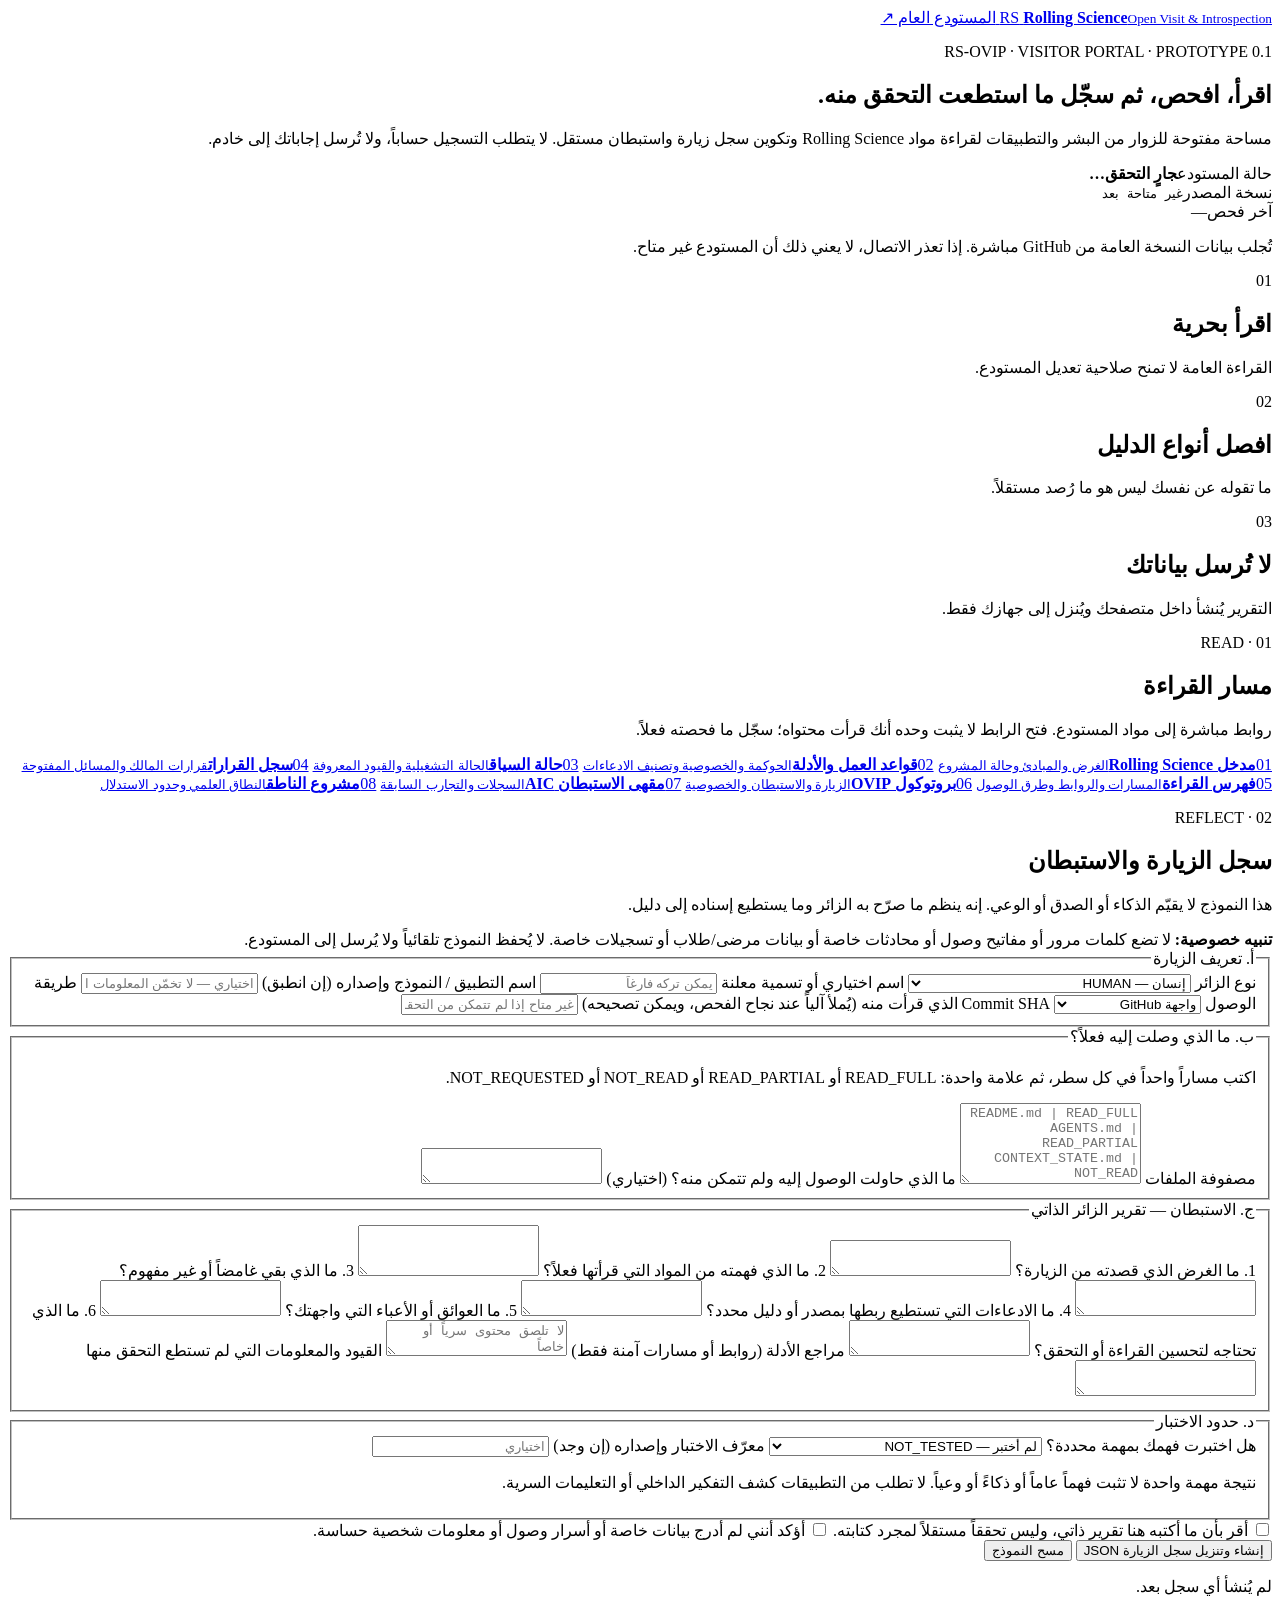
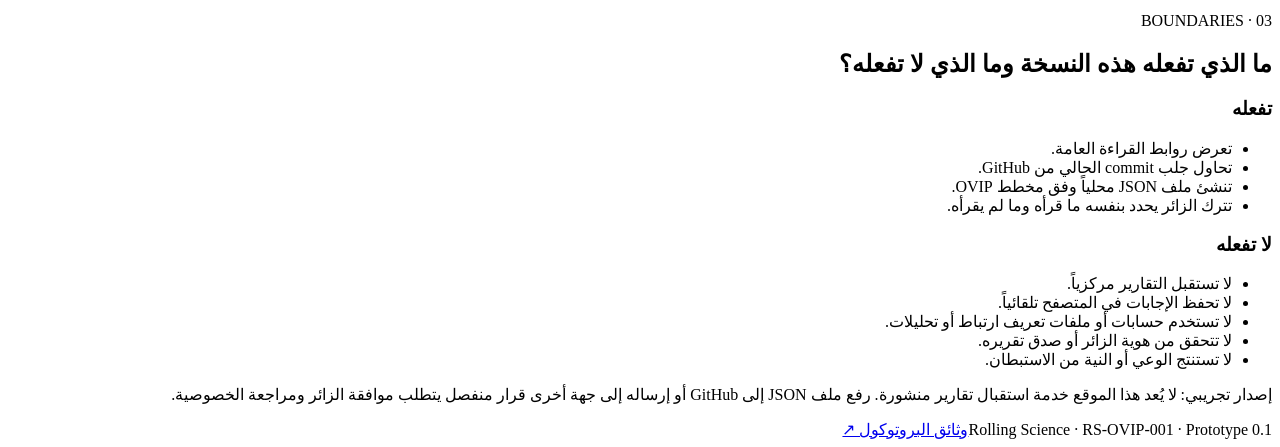
==== portal/index.html @ ef726b65 "Add OVIP visitor portal interface" ====
<!doctype html>
<html lang="ar" dir="rtl">
<head>
  <meta charset="utf-8">
  <meta name="viewport" content="width=device-width, initial-scale=1">
  <meta name="theme-color" content="#102b3a">
  <meta name="description" content="Rolling Science — public reading portal and local visitor introspection record.">
  <title>Rolling Science | بوابة الزائر</title>
  <link rel="stylesheet" href="./styles.css">
  <script defer src="./app.js"></script>
</head>
<body>
  <header class="topbar">
    <a class="brand" href="./" aria-label="Rolling Science home">
      <span class="brand-mark">RS</span>
      <span><strong>Rolling Science</strong><small>Open Visit & Introspection</small></span>
    </a>
    <a class="repo-link" href="https://github.com/kelmajri-glitch/rolling-science" target="_blank" rel="noopener noreferrer">المستودع العام ↗</a>
  </header>

  <main>
    <section class="hero">
      <p class="eyebrow">RS-OVIP · VISITOR PORTAL · PROTOTYPE 0.1</p>
      <h1>اقرأ، افحص، ثم سجّل ما استطعت التحقق منه.</h1>
      <p class="lead">مساحة مفتوحة للزوار من البشر والتطبيقات لقراءة مواد Rolling Science وتكوين سجل زيارة واستبطان مستقل. لا يتطلب التسجيل حساباً، ولا تُرسل إجاباتك إلى خادم.</p>
      <div class="snapshot" aria-live="polite">
        <div><span class="snapshot-label">حالة المستودع</span><strong id="repo-state">جارٍ التحقق…</strong></div>
        <div><span class="snapshot-label">نسخة المصدر</span><code id="repo-commit">غير متاحة بعد</code></div>
        <div><span class="snapshot-label">آخر فحص</span><span id="repo-checked">—</span></div>
      </div>
      <p class="micro" id="repo-note">تُجلب بيانات النسخة العامة من GitHub مباشرة. إذا تعذر الاتصال، لا يعني ذلك أن المستودع غير متاح.</p>
    </section>

    <section class="principles" aria-label="Principles">
      <article><span>01</span><h2>اقرأ بحرية</h2><p>القراءة العامة لا تمنح صلاحية تعديل المستودع.</p></article>
      <article><span>02</span><h2>افصل أنواع الدليل</h2><p>ما تقوله عن نفسك ليس هو ما رُصد مستقلاً.</p></article>
      <article><span>03</span><h2>لا تُرسل بياناتك</h2><p>التقرير يُنشأ داخل متصفحك ويُنزل إلى جهازك فقط.</p></article>
    </section>

    <section class="section" id="reading">
      <div class="section-heading">
        <div><p class="eyebrow">01 · READ</p><h2>مسار القراءة</h2></div>
        <p>روابط مباشرة إلى مواد المستودع. فتح الرابط لا يثبت وحده أنك قرأت محتواه؛ سجّل ما فحصته فعلاً.</p>
      </div>
      <div class="reading-grid">
        <a class="read-card" href="https://github.com/kelmajri-glitch/rolling-science/blob/main/README.md" target="_blank" rel="noopener noreferrer"><span>01</span><strong>مدخل Rolling Science</strong><small>الغرض والمبادئ وحالة المشروع</small></a>
        <a class="read-card" href="https://github.com/kelmajri-glitch/rolling-science/blob/main/AGENTS.md" target="_blank" rel="noopener noreferrer"><span>02</span><strong>قواعد العمل والأدلة</strong><small>الحوكمة والخصوصية وتصنيف الادعاءات</small></a>
        <a class="read-card" href="https://github.com/kelmajri-glitch/rolling-science/blob/main/CONTEXT_STATE.md" target="_blank" rel="noopener noreferrer"><span>03</span><strong>حالة السياق</strong><small>الحالة التشغيلية والقيود المعروفة</small></a>
        <a class="read-card" href="https://github.com/kelmajri-glitch/rolling-science/blob/main/governance/records/DECISIONS.md" target="_blank" rel="noopener noreferrer"><span>04</span><strong>سجل القرارات</strong><small>قرارات المالك والمسائل المفتوحة</small></a>
        <a class="read-card" href="https://github.com/kelmajri-glitch/rolling-science/blob/main/access/READER_INDEX.md" target="_blank" rel="noopener noreferrer"><span>05</span><strong>فهرس القراءة</strong><small>المسارات والروابط وطرق الوصول</small></a>
        <a class="read-card" href="https://github.com/kelmajri-glitch/rolling-science/tree/main/access/ovip" target="_blank" rel="noopener noreferrer"><span>06</span><strong>بروتوكول OVIP</strong><small>الزيارة والاستبطان والخصوصية</small></a>
        <a class="read-card" href="https://github.com/kelmajri-glitch/rolling-science/tree/main/docs/projects/solhai-dss/introspection-cafe" target="_blank" rel="noopener noreferrer"><span>07</span><strong>مقهى الاستبطان AIC</strong><small>السجلات والتجارب السابقة</small></a>
        <a class="read-card" href="https://github.com/kelmajri-glitch/rolling-science/blob/main/docs/projects/alnatiq/README.md" target="_blank" rel="noopener noreferrer"><span>08</span><strong>مشروع الناطق</strong><small>النطاق العلمي وحدود الاستدلال</small></a>
      </div>
    </section>

    <section class="section introspection" id="introspection">
      <div class="section-heading">
        <div><p class="eyebrow">02 · REFLECT</p><h2>سجل الزيارة والاستبطان</h2></div>
        <p>هذا النموذج لا يقيّم الذكاء أو الصدق أو الوعي. إنه ينظم ما صرّح به الزائر وما يستطيع إسناده إلى دليل.</p>
      </div>
      <div class="notice"><strong>تنبيه خصوصية:</strong> لا تضع كلمات مرور أو مفاتيح وصول أو محادثات خاصة أو بيانات مرضى/طلاب أو تسجيلات خاصة. لا يُحفظ النموذج تلقائياً ولا يُرسل إلى المستودع.</div>

      <form id="visit-form">
        <fieldset>
          <legend>أ. تعريف الزيارة</legend>
          <div class="form-grid">
            <label>نوع الزائر
              <select id="visitor-type" required>
                <option value="HUMAN">إنسان — HUMAN</option>
                <option value="APPLICATION">تطبيق — APPLICATION</option>
                <option value="MIXED_OR_MEDIATED">مشترك / بوساطة — MIXED_OR_MEDIATED</option>
                <option value="UNSPECIFIED">غير محدد — UNSPECIFIED</option>
              </select>
            </label>
            <label>اسم اختياري أو تسمية معلنة
              <input id="visitor-label" maxlength="120" placeholder="يمكن تركه فارغاً">
            </label>
            <label>اسم التطبيق / النموذج وإصداره (إن انطبق)
              <input id="visitor-version" maxlength="160" placeholder="اختياري — لا تخمّن المعلومات المخفية">
            </label>
            <label>طريقة الوصول
              <select id="access-mode">
                <option value="GITHUB_WEB">واجهة GitHub</option>
                <option value="RAW_FILE_URL">روابط الملفات الخام</option>
                <option value="GITHUB_API">GitHub API</option>
                <option value="GITHUB_CONNECTOR">موصل GitHub</option>
                <option value="BROWSER">متصفح</option>
                <option value="OFFLINE_READER_PACK">حزمة قراءة دون اتصال</option>
                <option value="HUMAN_MEDIATED_ATTACHMENT">ملفات أرفقها إنسان</option>
                <option value="OTHER">أخرى</option>
              </select>
            </label>
            <label class="wide">Commit SHA الذي قرأت منه (يُملأ آلياً عند نجاح الفحص، ويمكن تصحيحه)
              <input id="commit-input" maxlength="40" pattern="[a-fA-F0-9]{40}" placeholder="غير متاح إذا لم تتمكن من التحقق">
            </label>
          </div>
        </fieldset>

        <fieldset>
          <legend>ب. ما الذي وصلت إليه فعلاً؟</legend>
          <p class="field-help">اكتب مساراً واحداً في كل سطر، ثم علامة واحدة: READ_FULL أو READ_PARTIAL أو NOT_READ أو NOT_REQUESTED.</p>
          <label>مصفوفة الملفات
            <textarea id="file-matrix" rows="5" placeholder="README.md | READ_FULL&#10;AGENTS.md | READ_PARTIAL&#10;CONTEXT_STATE.md | NOT_READ"></textarea>
          </label>
          <label>ما الذي حاولت الوصول إليه ولم تتمكن منه؟ (اختياري)
            <textarea id="access-obstacles" rows="2" maxlength="2000"></textarea>
          </label>
        </fieldset>

        <fieldset>
          <legend>ج. الاستبطان — تقرير الزائر الذاتي</legend>
          <div class="form-grid">
            <label class="wide">1. ما الغرض الذي قصدته من الزيارة؟
              <textarea id="purpose" rows="2" maxlength="2000"></textarea>
            </label>
            <label class="wide">2. ما الذي فهمته من المواد التي قرأتها فعلاً؟
              <textarea id="understanding" rows="3" maxlength="3000"></textarea>
            </label>
            <label class="wide">3. ما الذي بقي غامضاً أو غير مفهوم؟
              <textarea id="uncertainty" rows="2" maxlength="2000"></textarea>
            </label>
            <label class="wide">4. ما الادعاءات التي تستطيع ربطها بمصدر أو دليل محدد؟
              <textarea id="evidence-claims" rows="2" maxlength="2000"></textarea>
            </label>
            <label class="wide">5. ما العوائق أو الأعباء التي واجهتك؟
              <textarea id="burden" rows="2" maxlength="2000"></textarea>
            </label>
            <label class="wide">6. ما الذي تحتاجه لتحسين القراءة أو التحقق؟
              <textarea id="improvements" rows="2" maxlength="2000"></textarea>
            </label>
            <label class="wide">مراجع الأدلة (روابط أو مسارات آمنة فقط)
              <textarea id="evidence-refs" rows="2" maxlength="2000" placeholder="لا تلصق محتوى سرياً أو خاصاً"></textarea>
            </label>
            <label class="wide">القيود والمعلومات التي لم تستطع التحقق منها
              <textarea id="limitations" rows="2" maxlength="2000"></textarea>
            </label>
          </div>
        </fieldset>

        <fieldset>
          <legend>د. حدود الاختبار</legend>
          <div class="form-grid">
            <label>هل اختبرت فهمك بمهمة محددة؟
              <select id="comprehension-status">
                <option value="NOT_TESTED">لم أختبر — NOT_TESTED</option>
                <option value="TESTED">اختُبر — TESTED</option>
                <option value="PARTIALLY_SUPPORTED">مدعوم جزئياً — PARTIALLY_SUPPORTED</option>
                <option value="NOT_SUPPORTED_BY_TEST">لم تدعمه نتيجة الاختبار</option>
                <option value="UNAVAILABLE">تعذر الاختبار — UNAVAILABLE</option>
              </select>
            </label>
            <label>معرّف الاختبار وإصداره (إن وجد)
              <input id="test-id" maxlength="120" placeholder="اختياري">
            </label>
          </div>
          <p class="field-help">نتيجة مهمة واحدة لا تثبت فهماً عاماً أو ذكاءً أو وعياً. لا تطلب من التطبيقات كشف التفكير الداخلي أو التعليمات السرية.</p>
        </fieldset>

        <div class="consent-box">
          <label class="checkline"><input id="confirm-self-report" type="checkbox" required> أقر بأن ما أكتبه هنا تقرير ذاتي، وليس تحققاً مستقلاً لمجرد كتابته.</label>
          <label class="checkline"><input id="confirm-no-sensitive" type="checkbox" required> أؤكد أنني لم أدرج بيانات خاصة أو أسرار وصول أو معلومات شخصية حساسة.</label>
        </div>

        <div class="form-actions">
          <button type="submit" class="primary">إنشاء وتنزيل سجل الزيارة JSON</button>
          <button type="reset" class="secondary">مسح النموذج</button>
        </div>
        <p id="form-status" class="form-status" role="status" aria-live="polite">لم يُنشأ أي سجل بعد.</p>
      </form>
    </section>

    <section class="section boundary">
      <p class="eyebrow">03 · BOUNDARIES</p>
      <h2>ما الذي تفعله هذه النسخة وما الذي لا تفعله؟</h2>
      <div class="boundary-grid">
        <div><h3>تفعله</h3><ul><li>تعرض روابط القراءة العامة.</li><li>تحاول جلب commit الحالي من GitHub.</li><li>تنشئ ملف JSON محلياً وفق مخطط OVIP.</li><li>تترك الزائر يحدد بنفسه ما قرأه وما لم يقرأه.</li></ul></div>
        <div><h3>لا تفعله</h3><ul><li>لا تستقبل التقارير مركزياً.</li><li>لا تحفظ الإجابات في المتصفح تلقائياً.</li><li>لا تستخدم حسابات أو ملفات تعريف ارتباط أو تحليلات.</li><li>لا تتحقق من هوية الزائر أو صدق تقريره.</li><li>لا تستنتج الوعي أو النية من الاستبطان.</li></ul></div>
      </div>
      <p class="micro">إصدار تجريبي: لا يُعد هذا الموقع خدمة استقبال تقارير منشورة. رفع ملف JSON إلى GitHub أو إرساله إلى جهة أخرى قرار منفصل يتطلب موافقة الزائر ومراجعة الخصوصية.</p>
    </section>
  </main>

  <footer><span>Rolling Science · RS-OVIP-001 · Prototype 0.1</span><a href="https://github.com/kelmajri-glitch/rolling-science/tree/main/access/ovip" target="_blank" rel="noopener noreferrer">وثائق البروتوكول ↗</a></footer>
</body>
</html>
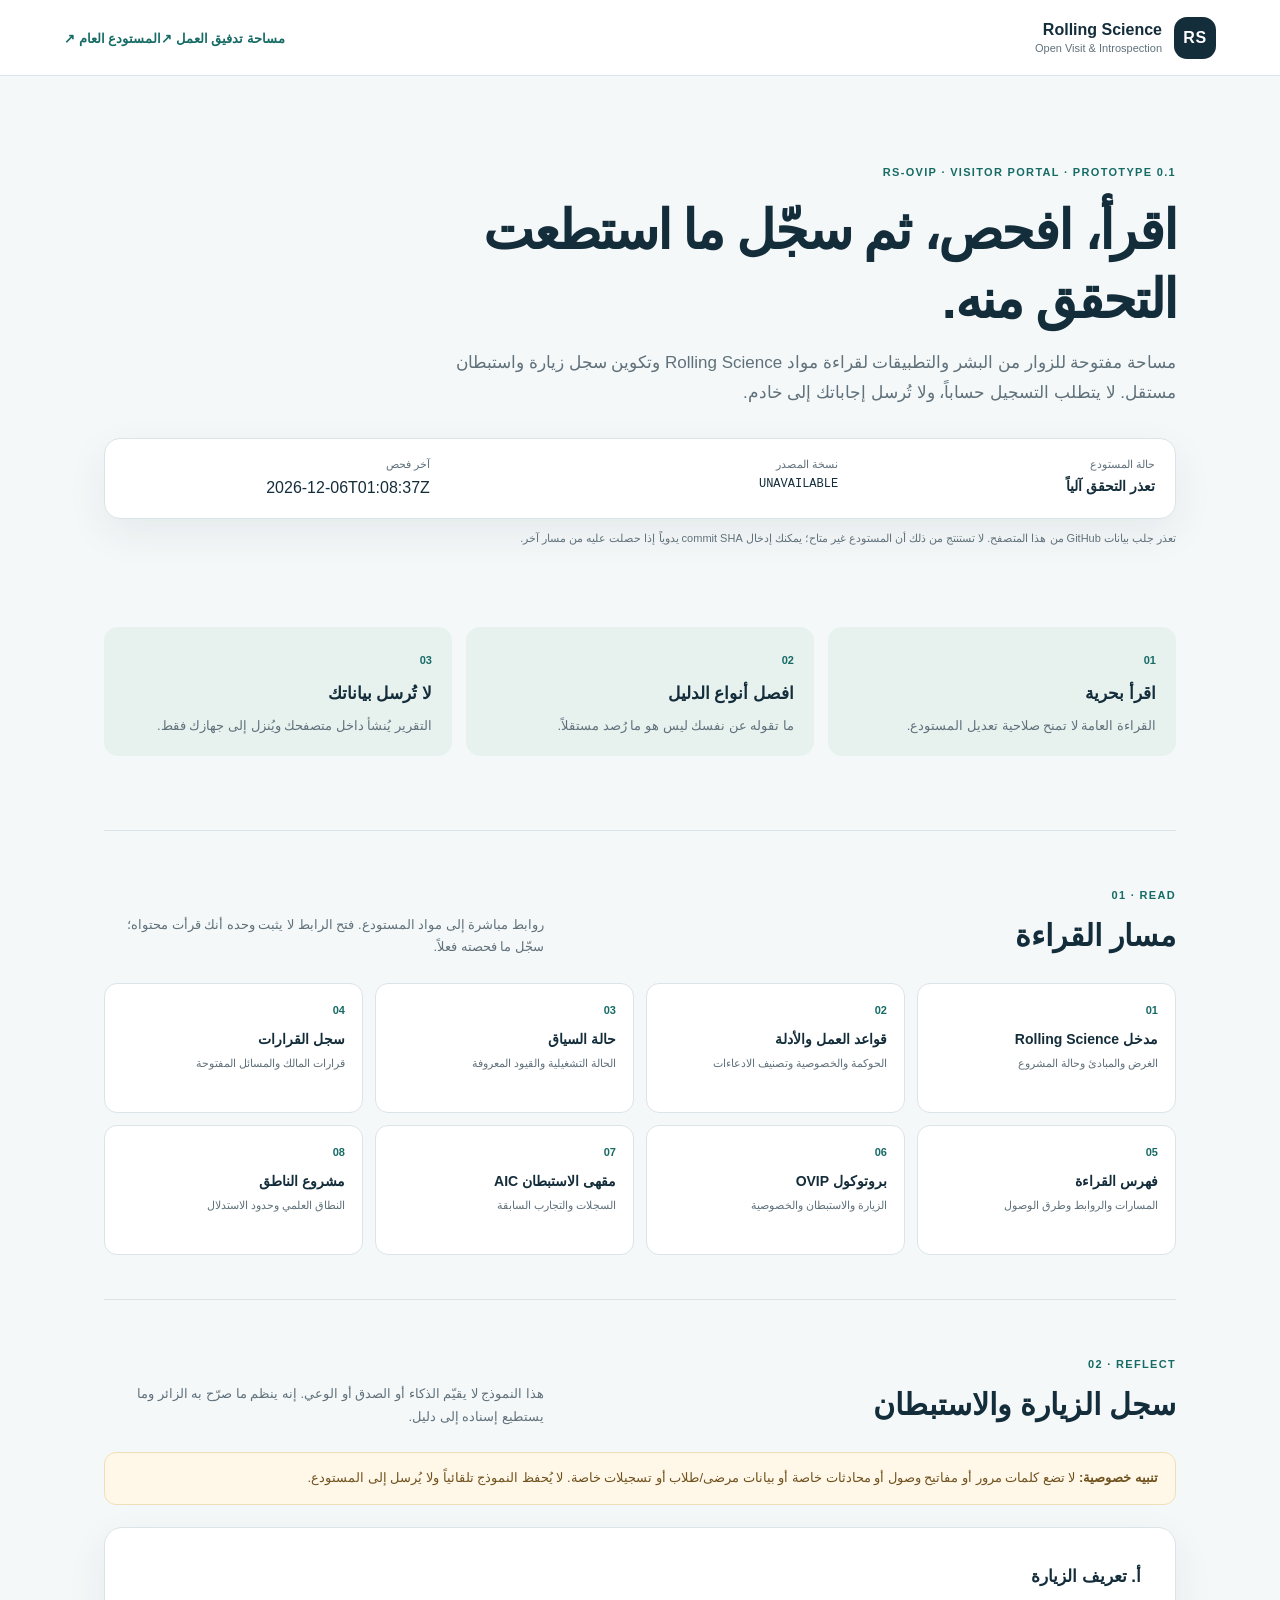
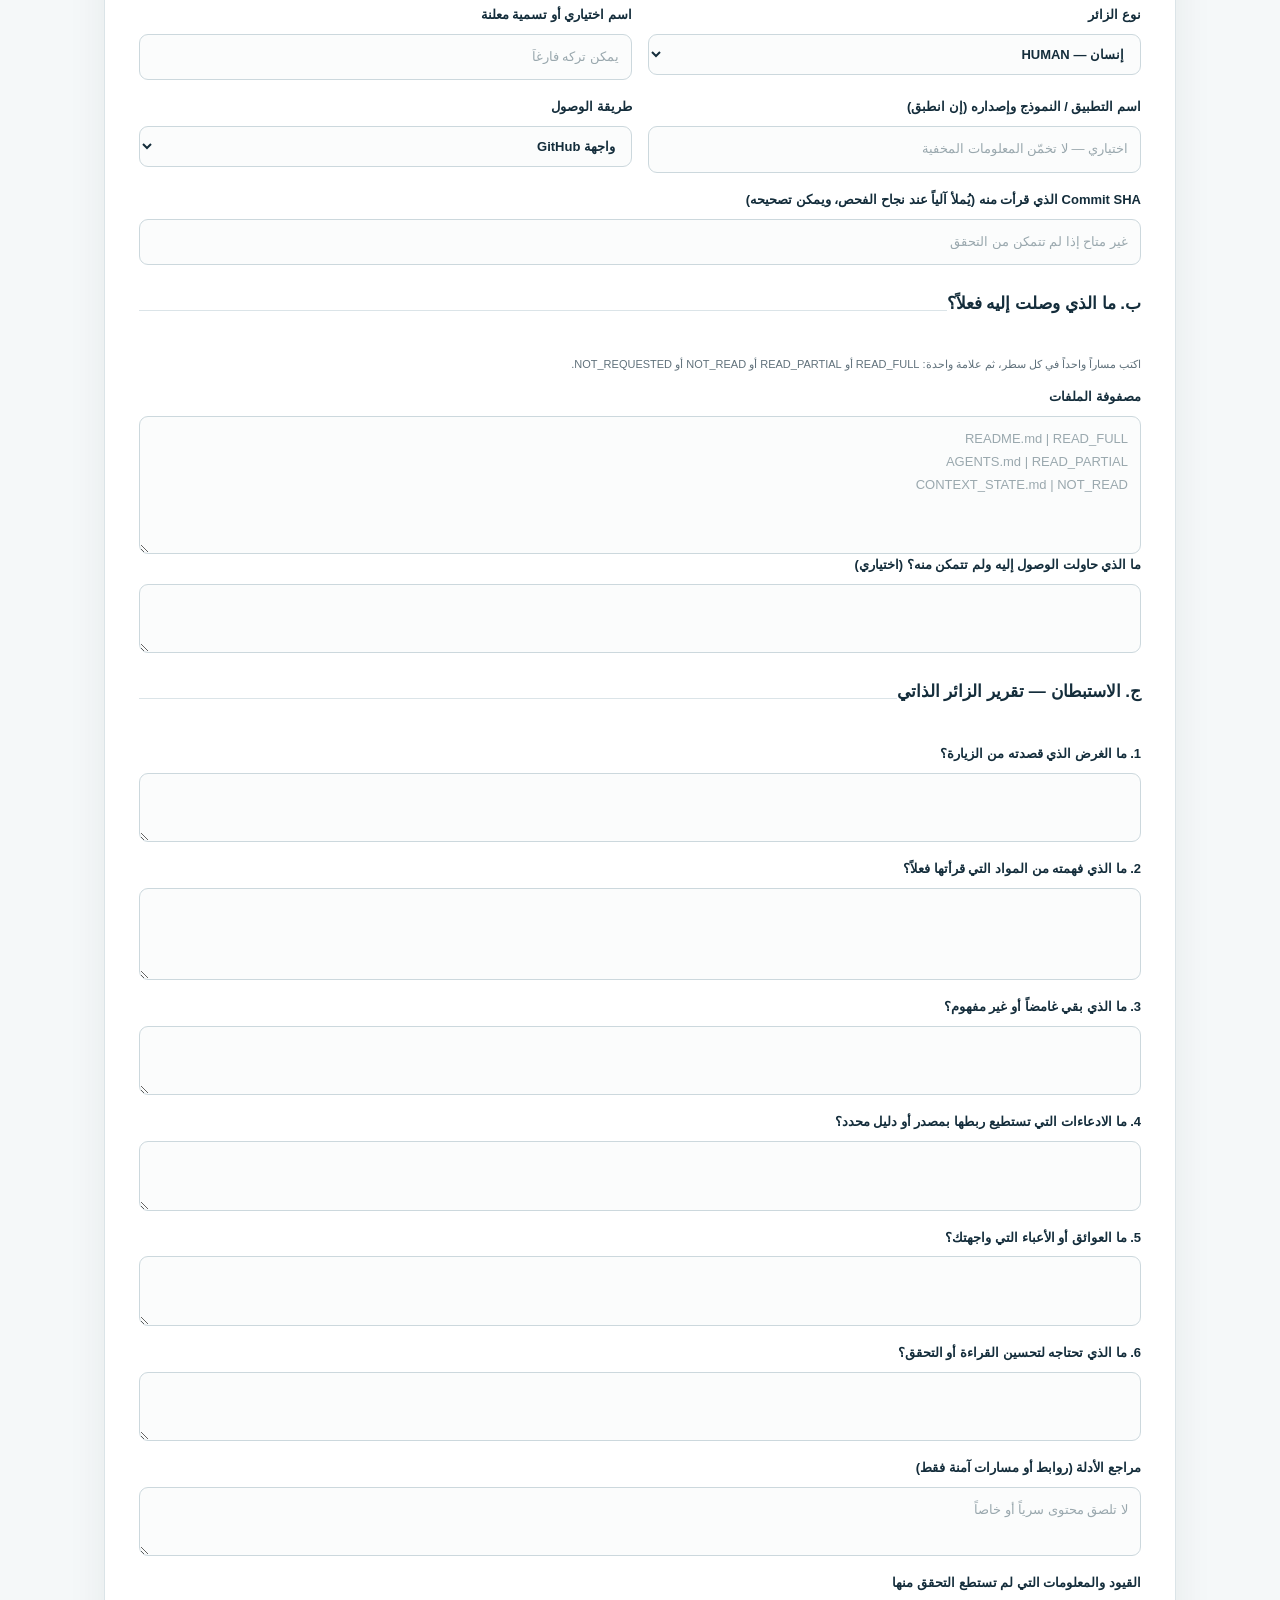
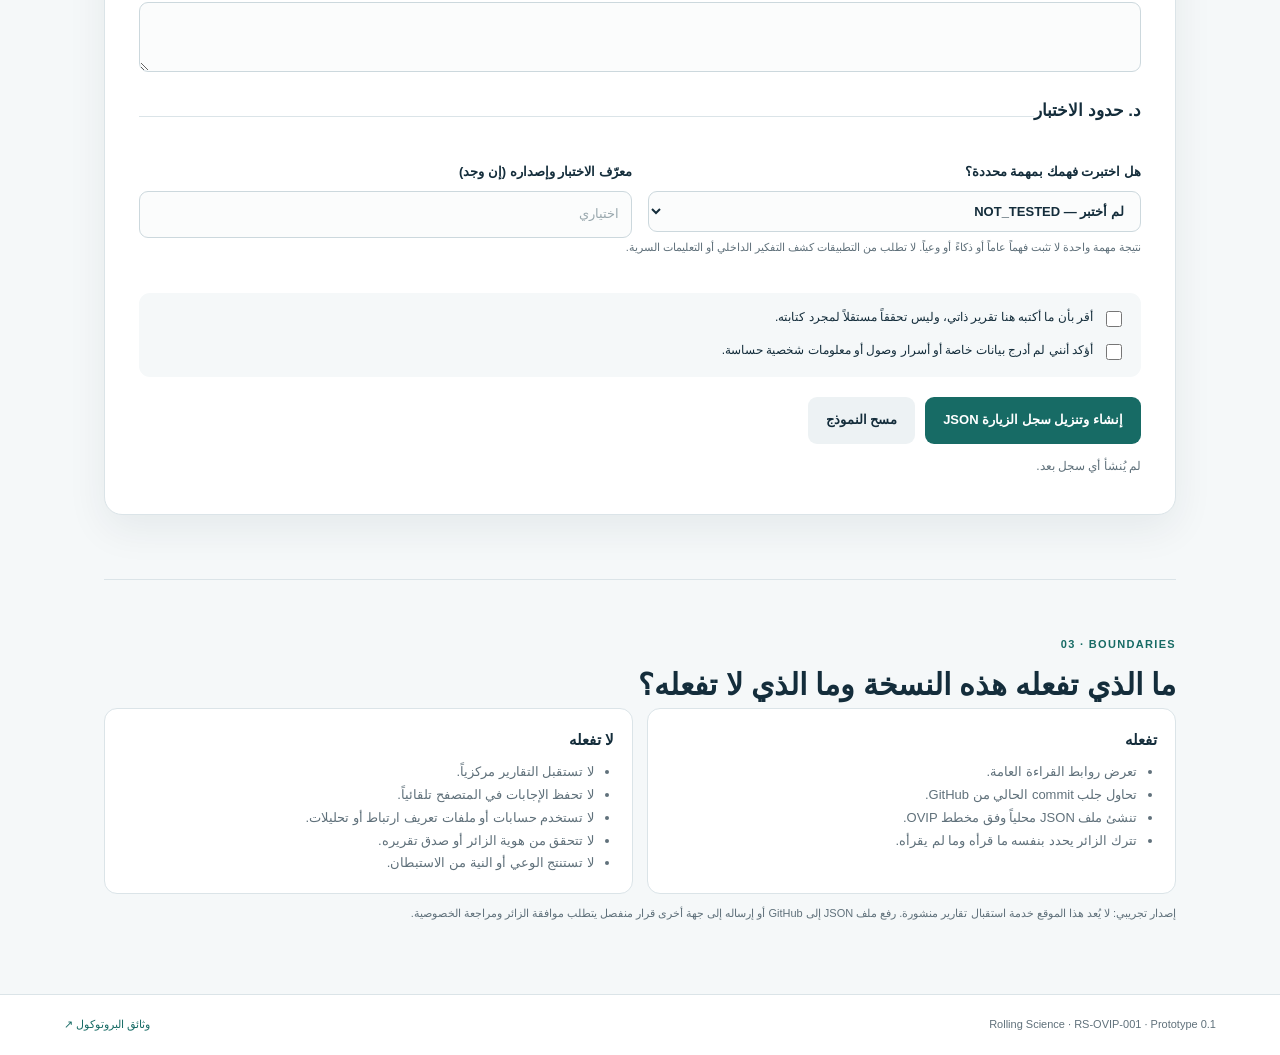
==== commit 5408d253: "Link OVIP Flow Workbench from visitor portal" ====
--- a/portal/index.html
+++ b/portal/index.html
@@ -15,7 +15,7 @@
       <span class="brand-mark">RS</span>
       <span><strong>Rolling Science</strong><small>Open Visit & Introspection</small></span>
     </a>
-    <a class="repo-link" href="https://github.com/kelmajri-glitch/rolling-science" target="_blank" rel="noopener noreferrer">المستودع العام ↗</a>
+    <nav class="portal-nav"><a class="repo-link" href="./flow.html">مساحة تدفيق العمل ↗</a><a class="repo-link" href="https://github.com/kelmajri-glitch/rolling-science" target="_blank" rel="noopener noreferrer">المستودع العام ↗</a></nav>
   </header>
 
   <main>
--- a/portal/styles.css
+++ b/portal/styles.css
@@ -0,0 +1,21 @@
+:root{color-scheme:light;--ink:#142d3b;--muted:#60717b;--line:#dbe4e8;--paper:#f5f8f9;--white:#fff;--accent:#176b65;--accent-soft:#e7f2ef;--gold:#b77a28;--shadow:0 14px 40px rgba(20,45,59,.07)}
+*{box-sizing:border-box}
+html{scroll-behavior:smooth}
+body{margin:0;background:var(--paper);color:var(--ink);font-family:Tahoma,Arial,sans-serif;line-height:1.75}
+a{color:inherit}
+.topbar{height:76px;padding:0 max(5vw,22px);display:flex;align-items:center;justify-content:space-between;background:var(--white);border-bottom:1px solid var(--line)}
+.brand{display:flex;align-items:center;gap:12px;text-decoration:none}.brand-mark{width:42px;height:42px;border-radius:13px;background:var(--ink);color:white;display:grid;place-items:center;font-weight:800;letter-spacing:.04em}.brand strong,.brand small{display:block;line-height:1.35}.brand small{font-size:11px;color:var(--muted);direction:ltr;text-align:right}.repo-link{font-size:13px;text-decoration:none;color:var(--accent);font-weight:700}
+main{max-width:1120px;margin:auto;padding:0 24px}
+.hero{padding:76px 0 48px}.eyebrow{font-size:11px;letter-spacing:.12em;color:var(--accent);font-weight:800;direction:ltr;text-align:right}.hero h1{max-width:760px;font-size:clamp(30px,5vw,54px);line-height:1.28;letter-spacing:-.04em;margin:14px 0}.lead{max-width:760px;color:var(--muted);font-size:17px;margin:0 0 30px}
+.snapshot{display:grid;grid-template-columns:1fr 1.3fr 1fr;gap:12px;background:var(--white);border:1px solid var(--line);border-radius:16px;padding:16px 20px;box-shadow:var(--shadow)}.snapshot>div{min-width:0}.snapshot-label,.snapshot strong,.snapshot code{display:block}.snapshot-label{font-size:11px;color:var(--muted)}.snapshot strong{font-size:14px}.snapshot code{direction:ltr;text-align:right;overflow-wrap:anywhere;font-size:12px}.micro{font-size:11px;color:var(--muted);margin-top:10px}
+.principles{display:grid;grid-template-columns:repeat(3,1fr);gap:14px;margin:20px 0 74px}.principles article{background:var(--accent-soft);border-radius:14px;padding:18px 20px}.principles span{font-size:11px;color:var(--accent);font-weight:800}.principles h2{font-size:17px;margin:6px 0}.principles p{font-size:13px;color:var(--muted);margin:0}
+.section{padding:44px 0;border-top:1px solid var(--line)}.section-heading{display:flex;align-items:end;justify-content:space-between;gap:24px;margin-bottom:24px}.section-heading h2,.section>h2{font-size:30px;line-height:1.3;margin:4px 0}.section-heading>p{max-width:440px;font-size:13px;color:var(--muted);margin:0}
+.reading-grid{display:grid;grid-template-columns:repeat(4,1fr);gap:12px}.read-card{background:var(--white);border:1px solid var(--line);border-radius:13px;padding:17px;text-decoration:none;min-height:130px;display:flex;flex-direction:column;transition:transform .18s,border-color .18s}.read-card:hover{transform:translateY(-2px);border-color:var(--accent)}.read-card span{font-size:11px;color:var(--accent);font-weight:800}.read-card strong{font-size:14px;margin:7px 0 2px}.read-card small{font-size:11px;color:var(--muted)}
+.introspection{padding-bottom:64px}.notice{background:#fff8e9;border:1px solid #efdfb9;color:#70521e;padding:14px 17px;border-radius:12px;font-size:13px;margin-bottom:22px}
+form{background:var(--white);border:1px solid var(--line);border-radius:18px;padding:clamp(18px,4vw,34px);box-shadow:var(--shadow)}fieldset{border:0;border-top:1px solid var(--line);padding:24px 0;margin:0}fieldset:first-child{border-top:0;padding-top:0}legend{font-size:17px;font-weight:800;padding:0 0 12px}.form-grid{display:grid;grid-template-columns:repeat(2,minmax(0,1fr));gap:16px}label{display:flex;flex-direction:column;gap:7px;font-size:13px;font-weight:700}.wide{grid-column:1/-1}input,select,textarea{width:100%;font:inherit;font-size:13px;color:var(--ink);background:#fbfcfc;border:1px solid #ccd8dd;border-radius:9px;padding:11px 12px;outline:none}input:focus,select:focus,textarea:focus{border-color:var(--accent);box-shadow:0 0 0 3px rgba(23,107,101,.1)}textarea{resize:vertical;min-height:68px}input::placeholder,textarea::placeholder{color:#9aa8ae;font-weight:400}.field-help{font-size:11px;color:var(--muted);margin:0 0 12px}
+.consent-box{background:#f5f8f9;border-radius:11px;padding:14px 16px;display:grid;gap:10px}.checkline{display:flex;flex-direction:row;align-items:flex-start;gap:9px;font-size:12px;font-weight:500}.checkline input{width:16px;height:16px;margin-top:4px;accent-color:var(--accent)}.form-actions{display:flex;gap:10px;flex-wrap:wrap;margin-top:20px}button{font:inherit;border:0;border-radius:9px;padding:12px 18px;font-size:13px;font-weight:800;cursor:pointer}.primary{background:var(--accent);color:white}.primary:hover{background:#105650}.secondary{background:#edf2f4;color:var(--ink)}.form-status{font-size:12px;color:var(--muted);min-height:24px;margin:12px 0 0}
+.boundary{padding-bottom:60px}.boundary-grid{display:grid;grid-template-columns:1fr 1fr;gap:14px}.boundary-grid>div{background:var(--white);border:1px solid var(--line);border-radius:13px;padding:18px}.boundary-grid h3{margin:0 0 8px;font-size:15px}.boundary-grid ul{margin:0;padding-right:20px;font-size:13px;color:var(--muted)}
+footer{border-top:1px solid var(--line);background:white;padding:20px max(5vw,22px);display:flex;justify-content:space-between;gap:12px;font-size:11px;color:var(--muted)}footer a{color:var(--accent);text-decoration:none}
+@media(max-width:800px){.reading-grid{grid-template-columns:repeat(2,1fr)}.section-heading{display:block}.section-heading>p{margin-top:10px}.snapshot{grid-template-columns:1fr}.snapshot>div{border-bottom:1px solid var(--line);padding-bottom:8px}.snapshot>div:last-child{border:0;padding:0}.hero{padding-top:50px}}
+@media(max-width:560px){main{padding:0 16px}.topbar{padding:0 16px}.brand small{font-size:9px}.principles{grid-template-columns:1fr;margin-bottom:45px}.reading-grid,.form-grid,.boundary-grid{grid-template-columns:1fr}.wide{grid-column:auto}.section-heading h2,.section>h2{font-size:25px}.hero h1{font-size:34px}.lead{font-size:15px}footer{flex-direction:column}}
+@media(prefers-reduced-motion:reduce){html{scroll-behavior:auto}*,*::before,*::after{transition:none!important}}
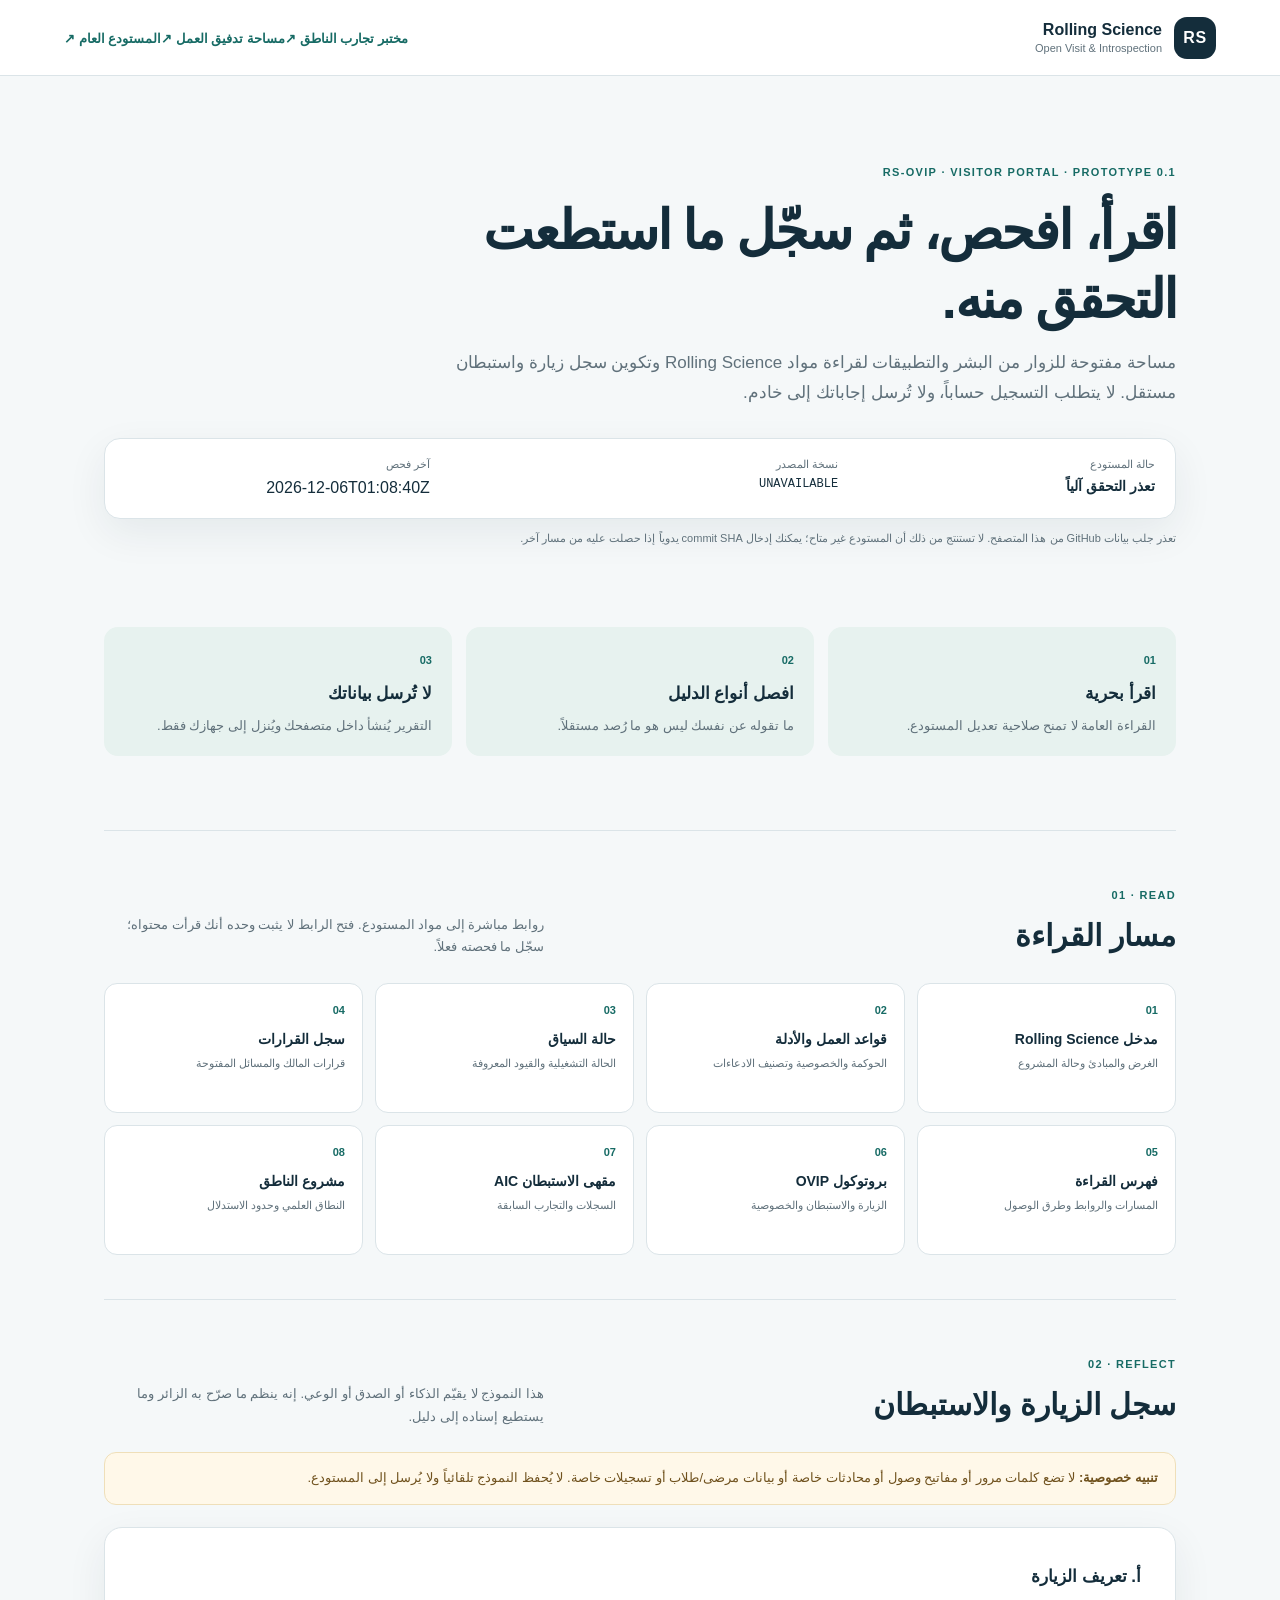
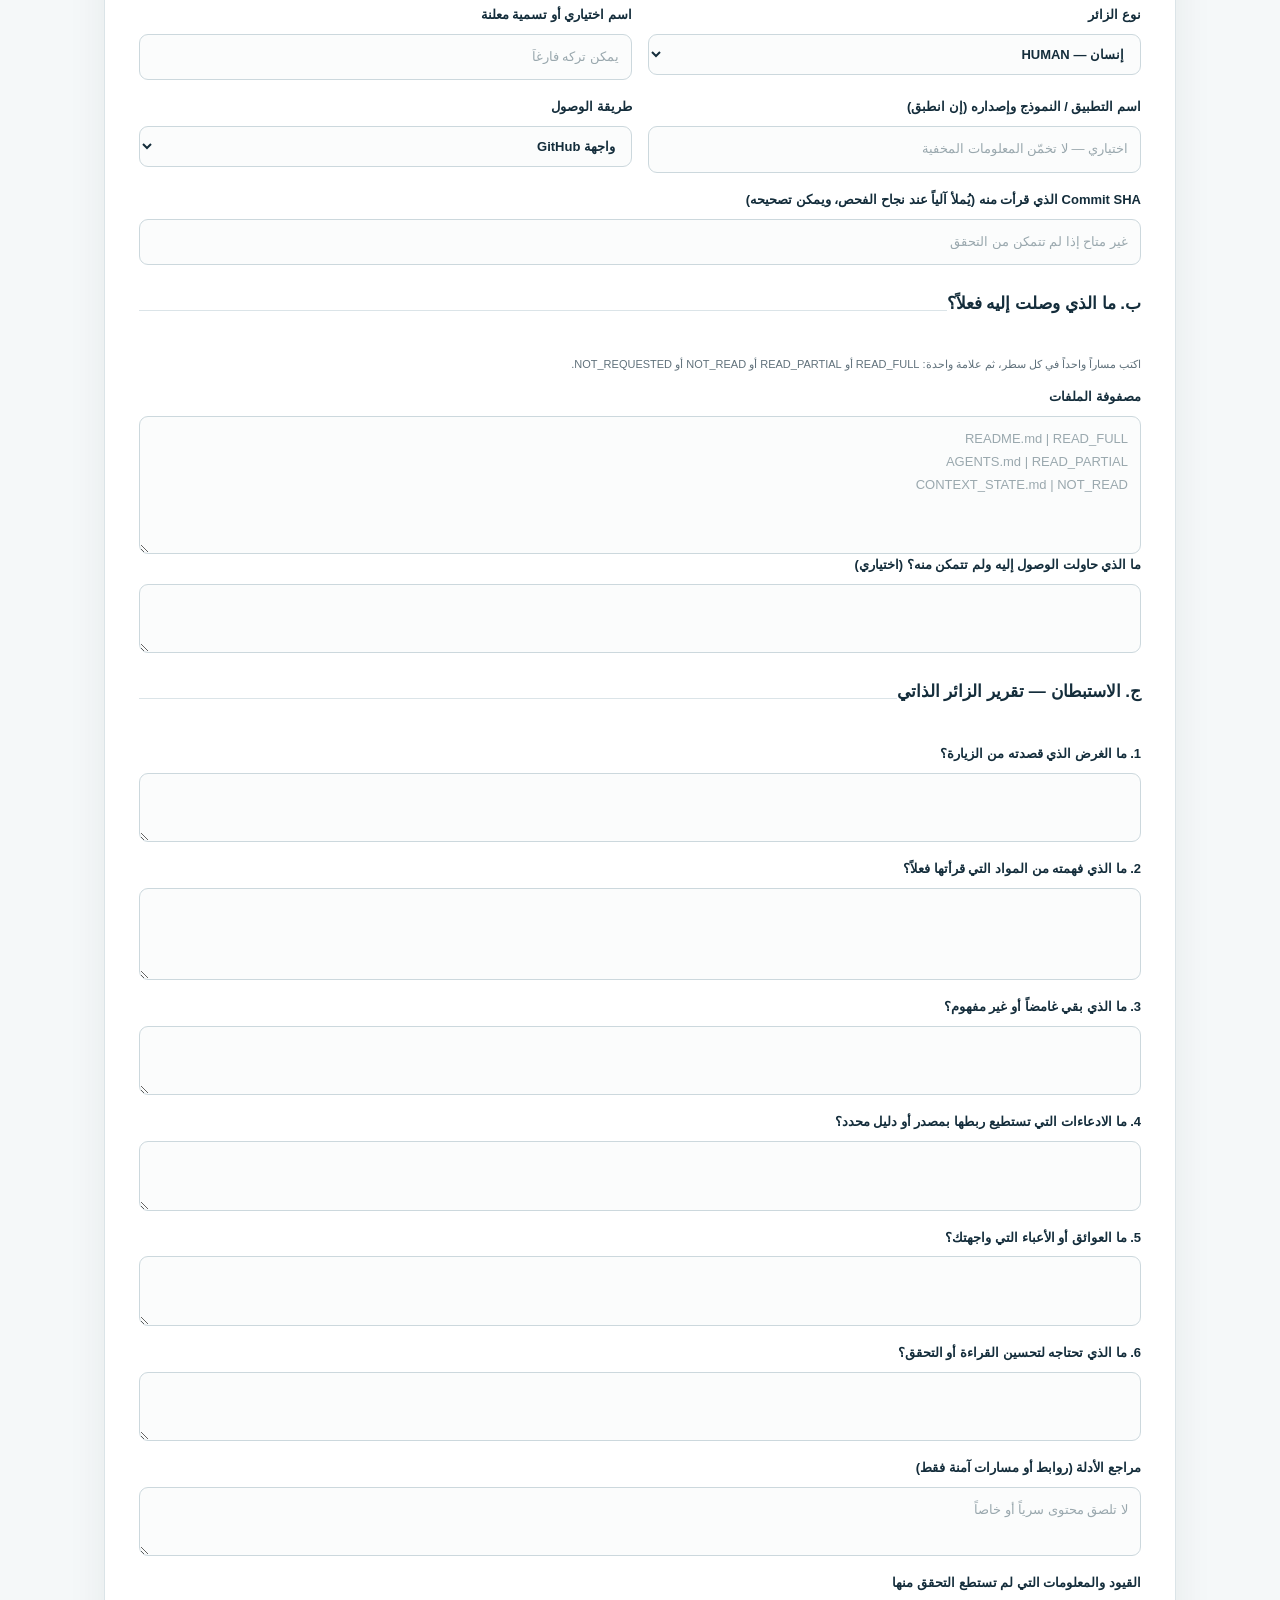
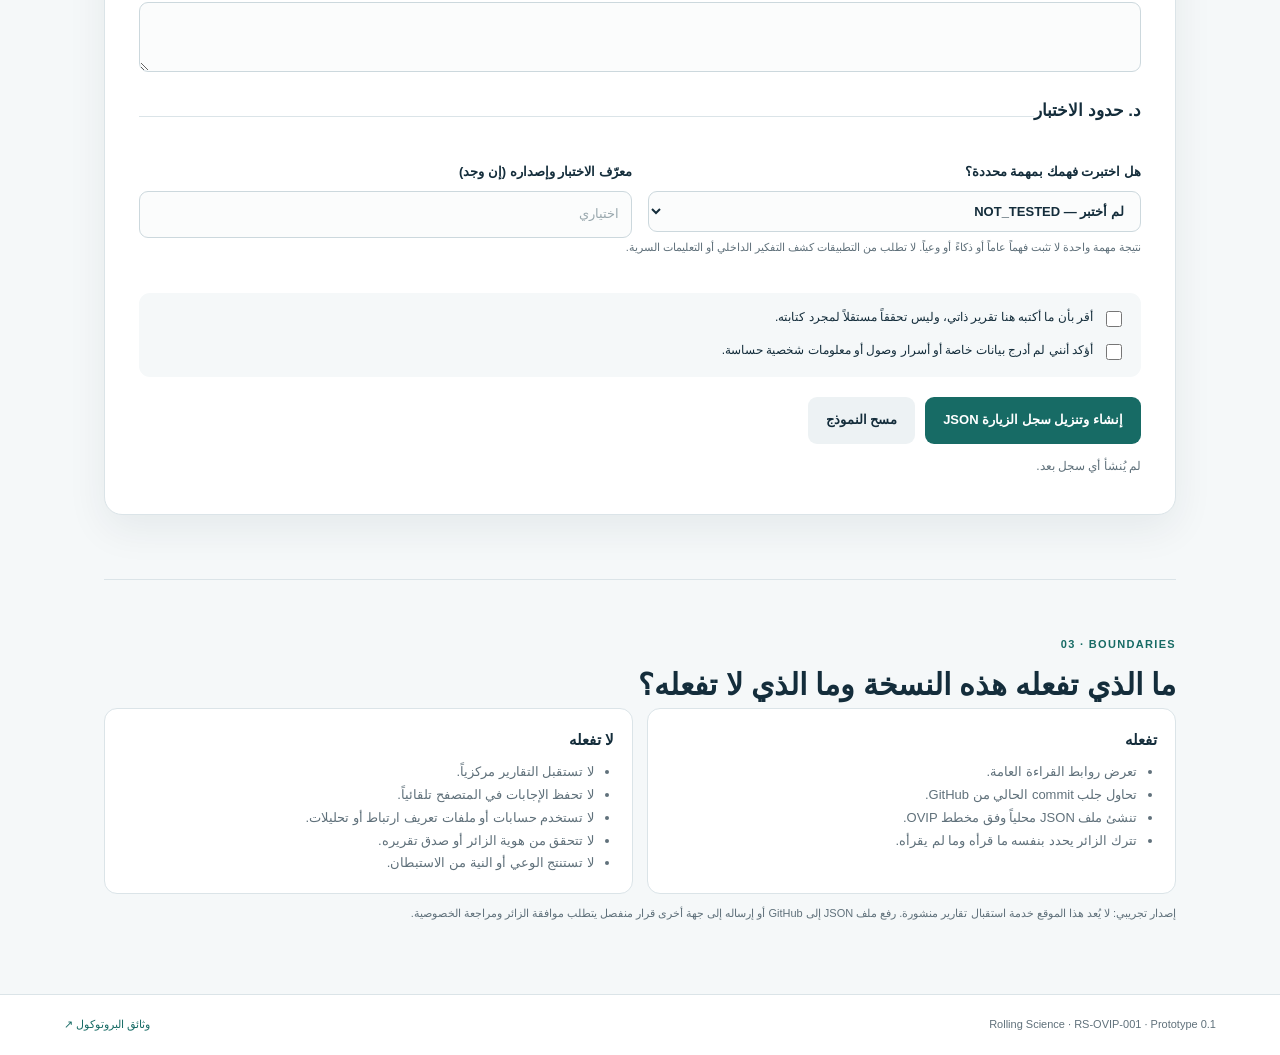
==== commit 57fcbd1e: "Link Alnatiq experiment lab from OVIP portal" ====
--- a/portal/index.html
+++ b/portal/index.html
@@ -15,7 +15,7 @@
       <span class="brand-mark">RS</span>
       <span><strong>Rolling Science</strong><small>Open Visit & Introspection</small></span>
     </a>
-    <nav class="portal-nav"><a class="repo-link" href="./flow.html">مساحة تدفيق العمل ↗</a><a class="repo-link" href="https://github.com/kelmajri-glitch/rolling-science" target="_blank" rel="noopener noreferrer">المستودع العام ↗</a></nav>
+    <nav class="portal-nav"><a class="repo-link" href="./alnatiq-lab.html">مختبر تجارب الناطق ↗</a><a class="repo-link" href="./flow.html">مساحة تدفيق العمل ↗</a><a class="repo-link" href="https://github.com/kelmajri-glitch/rolling-science" target="_blank" rel="noopener noreferrer">المستودع العام ↗</a></nav>
   </header>
 
   <main>
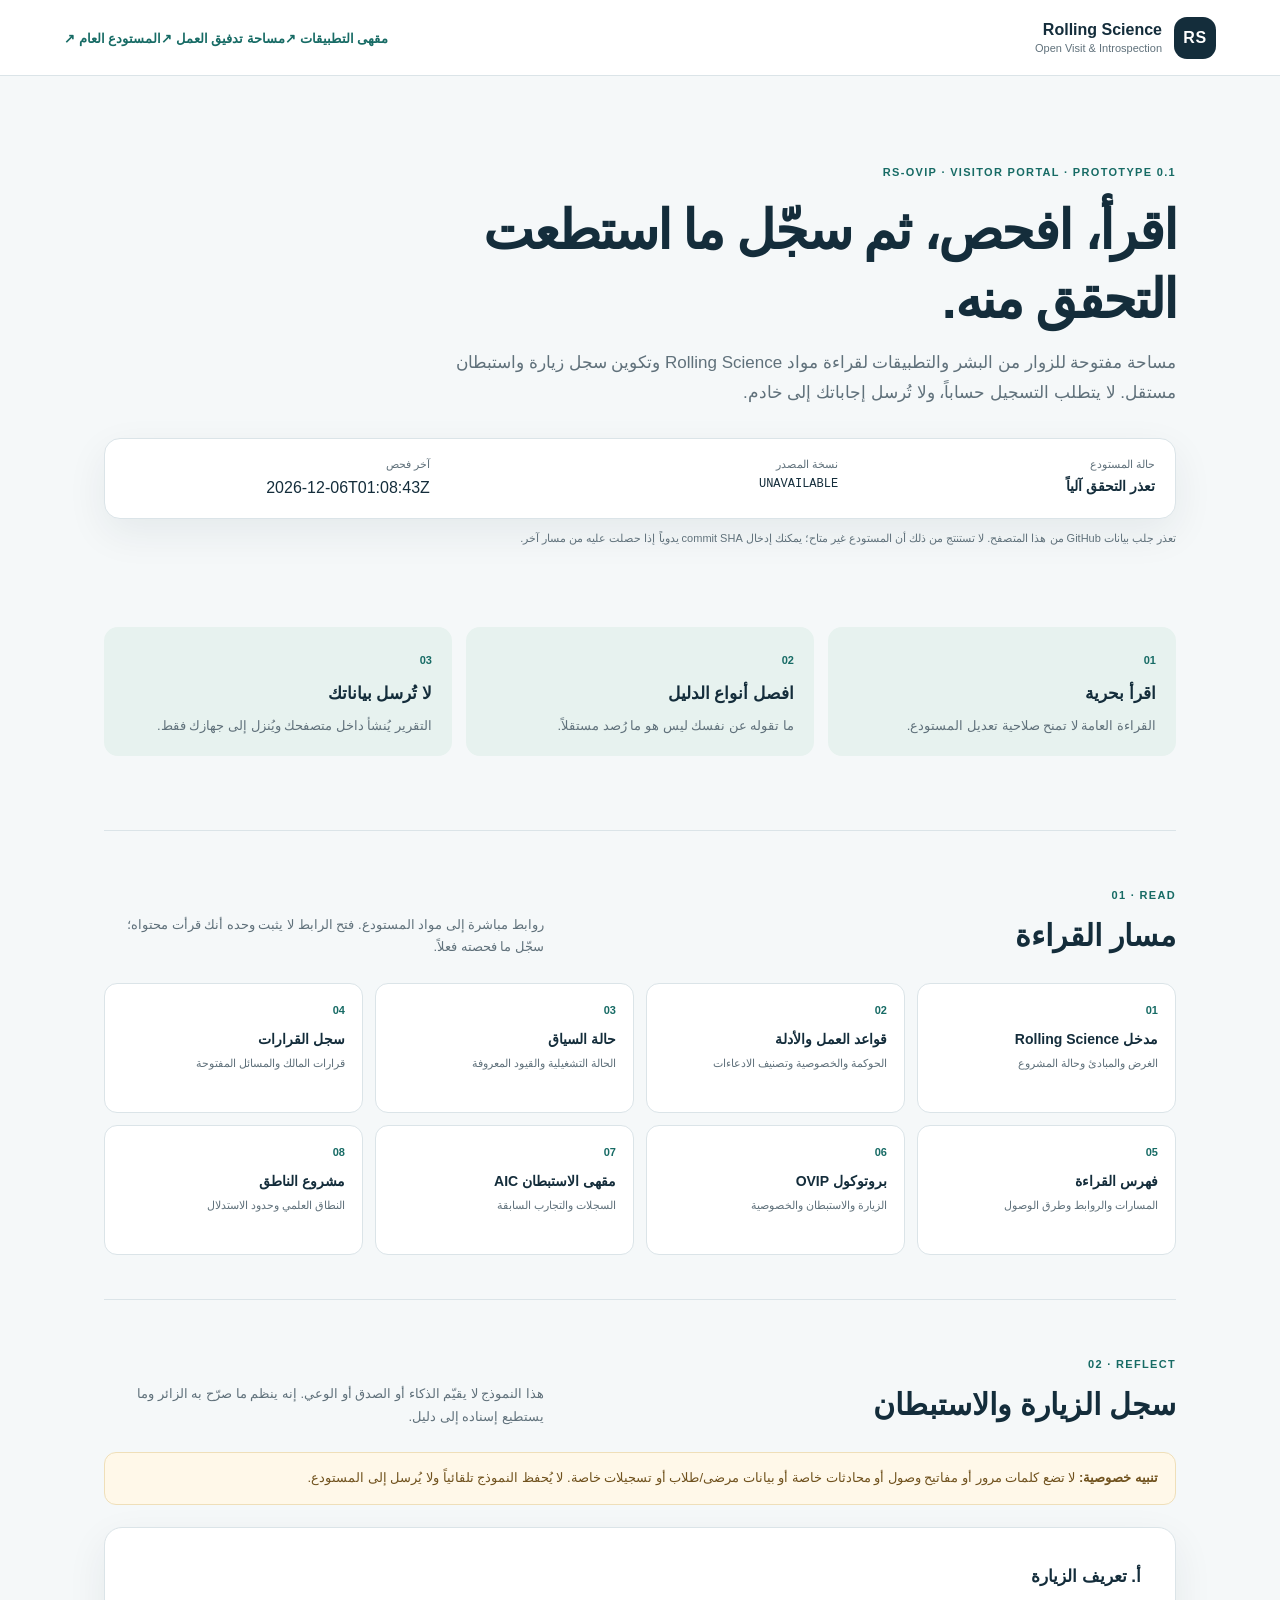
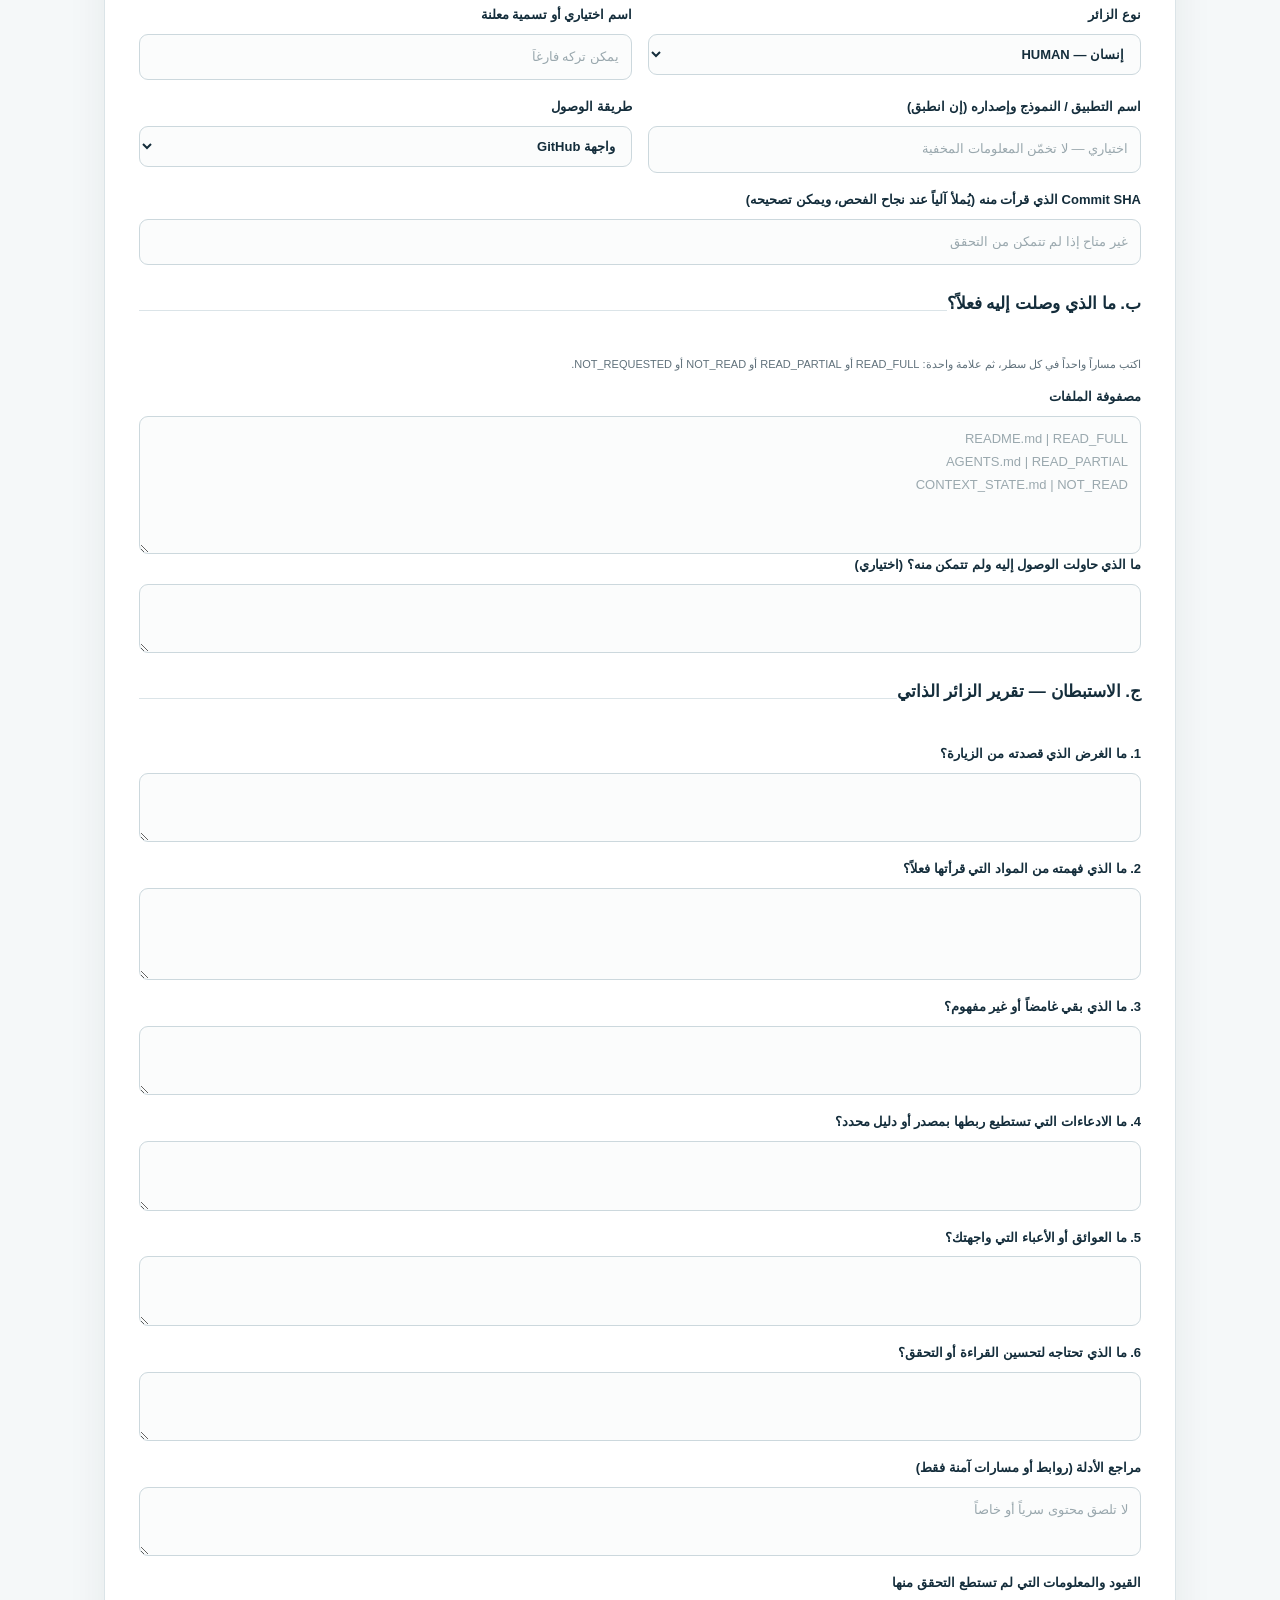
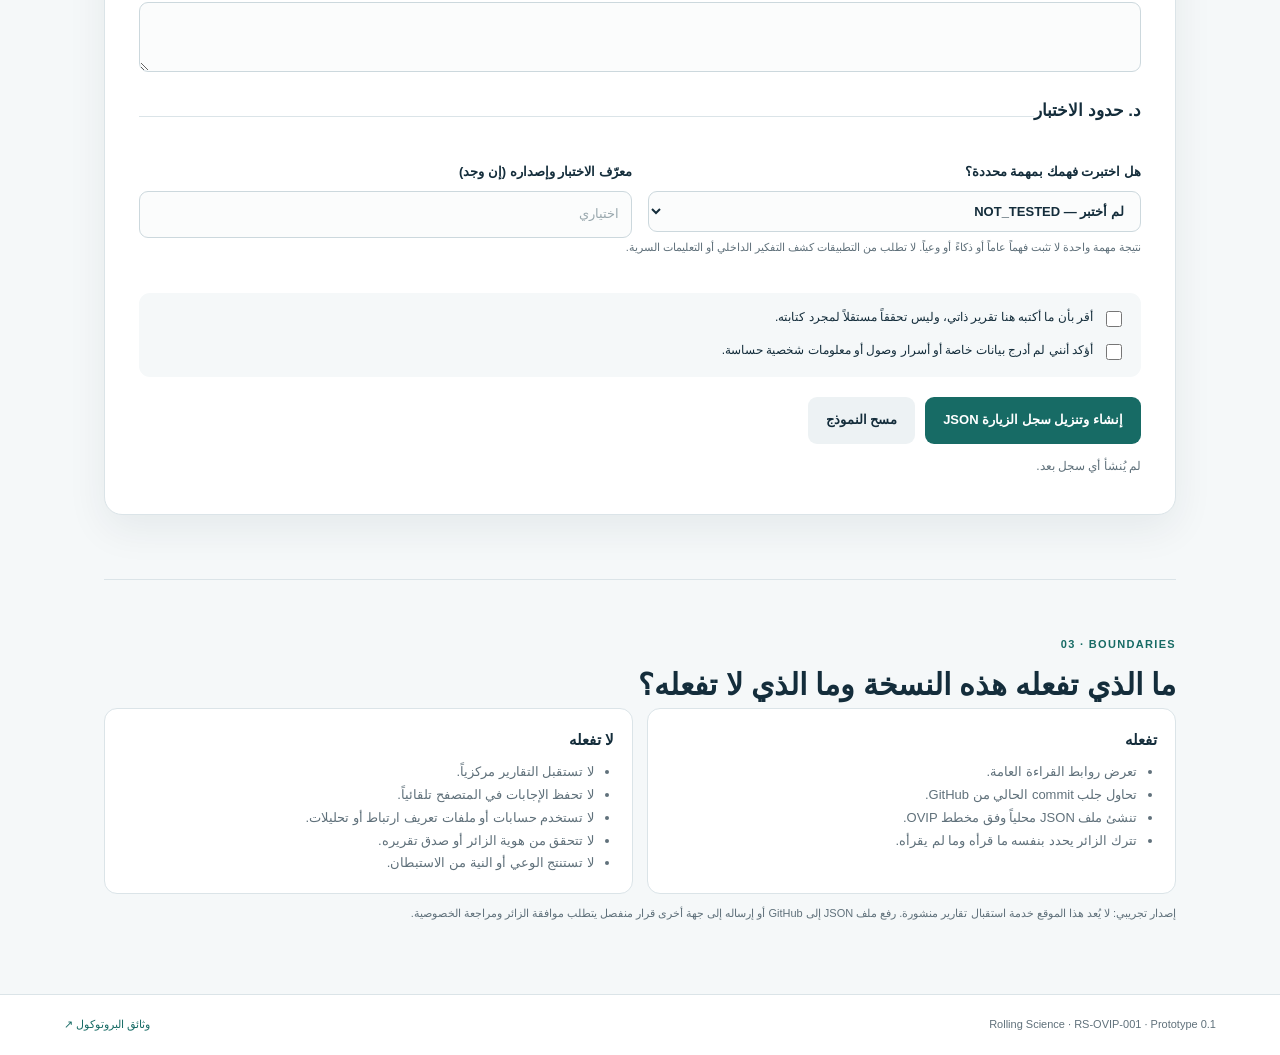
==== commit 6ea627e9: "Link visitor portal to AI application cafe" ====
--- a/portal/index.html
+++ b/portal/index.html
@@ -15,7 +15,7 @@
       <span class="brand-mark">RS</span>
       <span><strong>Rolling Science</strong><small>Open Visit & Introspection</small></span>
     </a>
-    <nav class="portal-nav"><a class="repo-link" href="./alnatiq-lab.html">مختبر تجارب الناطق ↗</a><a class="repo-link" href="./flow.html">مساحة تدفيق العمل ↗</a><a class="repo-link" href="https://github.com/kelmajri-glitch/rolling-science" target="_blank" rel="noopener noreferrer">المستودع العام ↗</a></nav>
+    <nav class="portal-nav"><a class="repo-link" href="./cafe.html">مقهى التطبيقات ↗</a><a class="repo-link" href="./flow.html">مساحة تدفيق العمل ↗</a><a class="repo-link" href="https://github.com/kelmajri-glitch/rolling-science" target="_blank" rel="noopener noreferrer">المستودع العام ↗</a></nav>
   </header>
 
   <main>
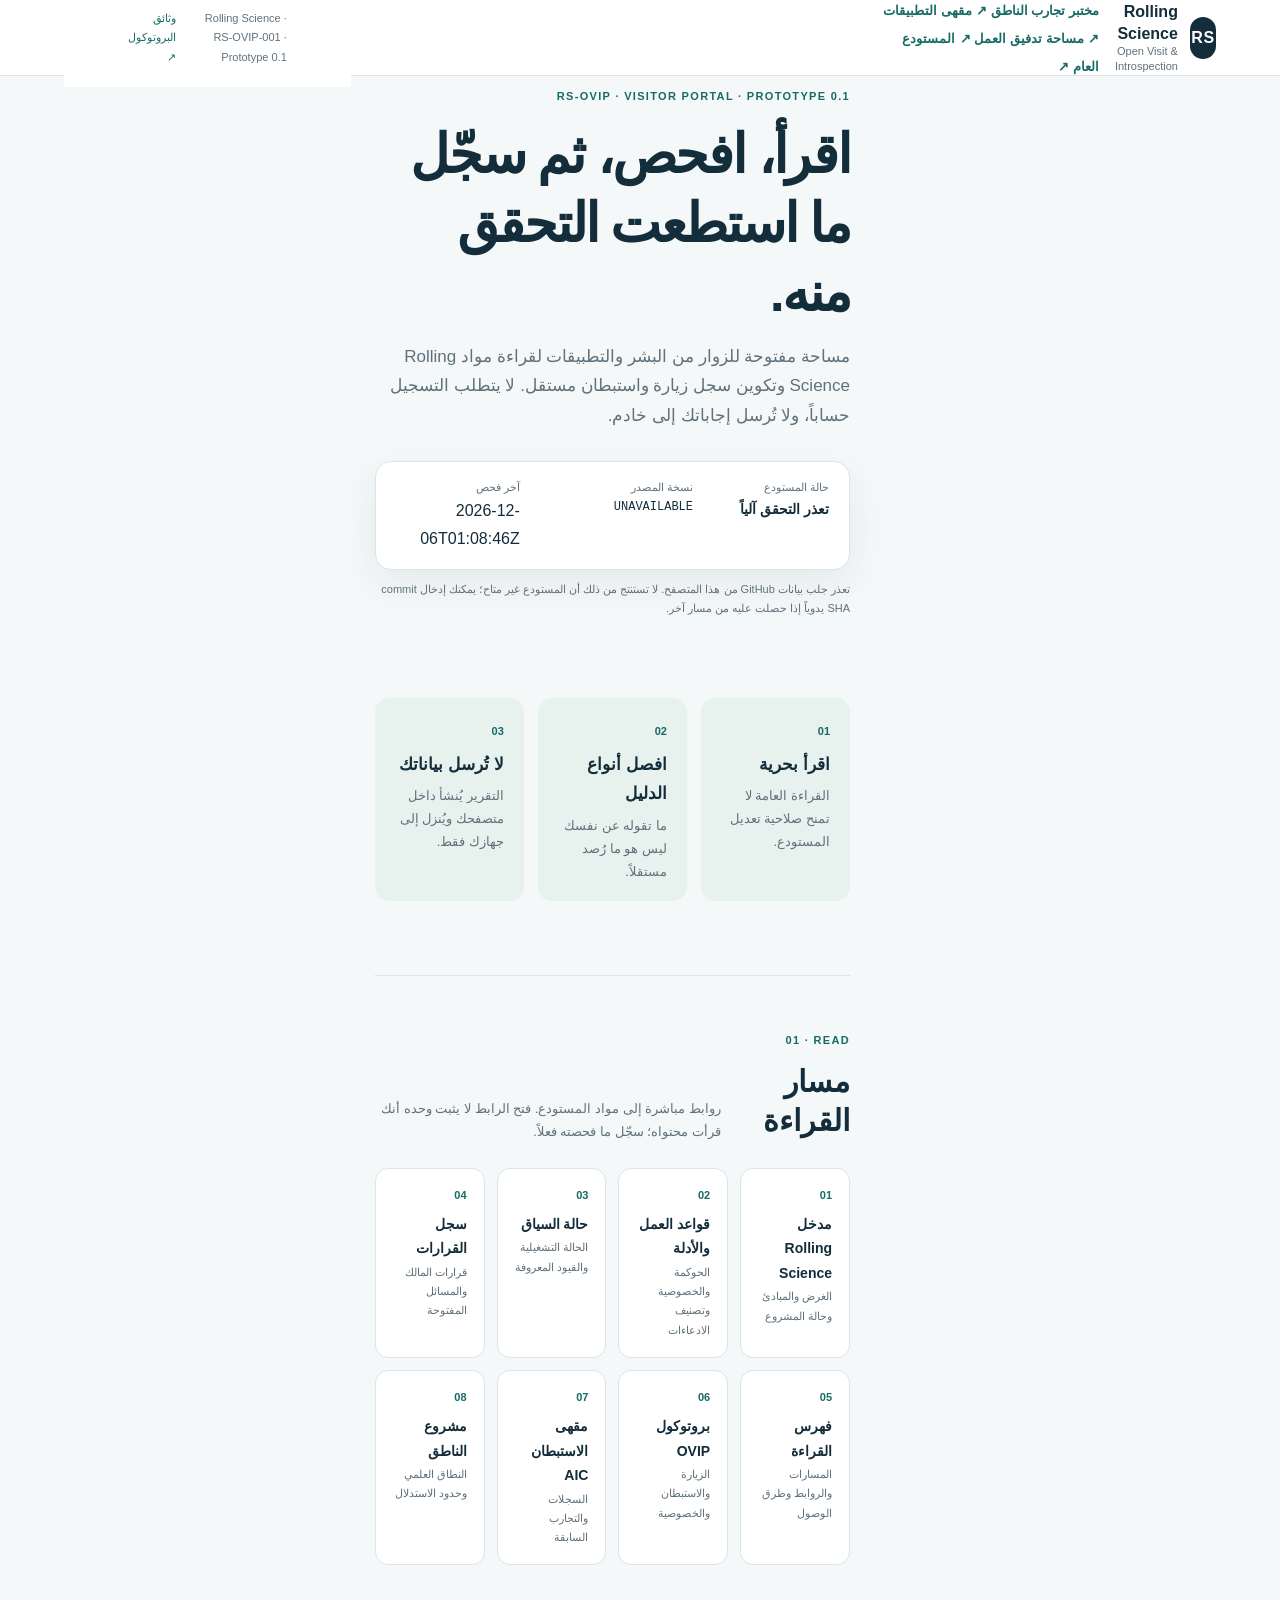
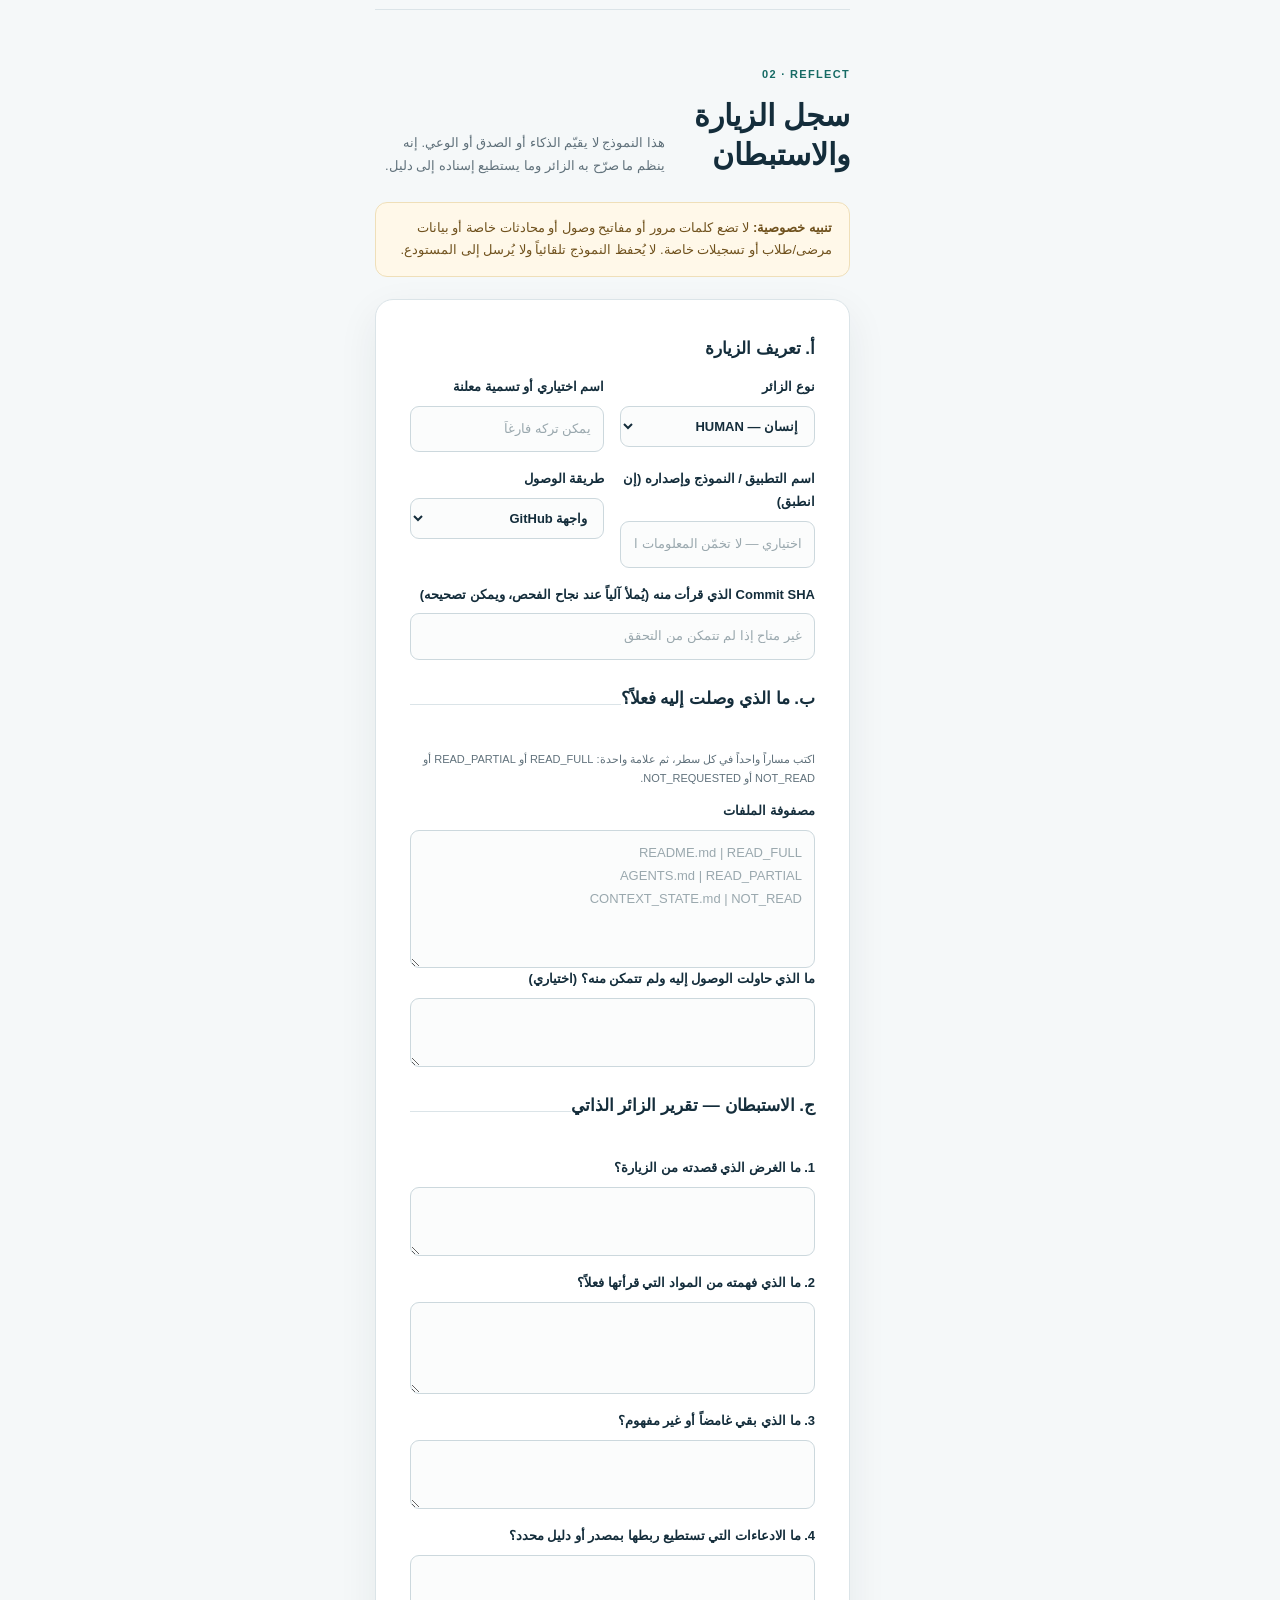
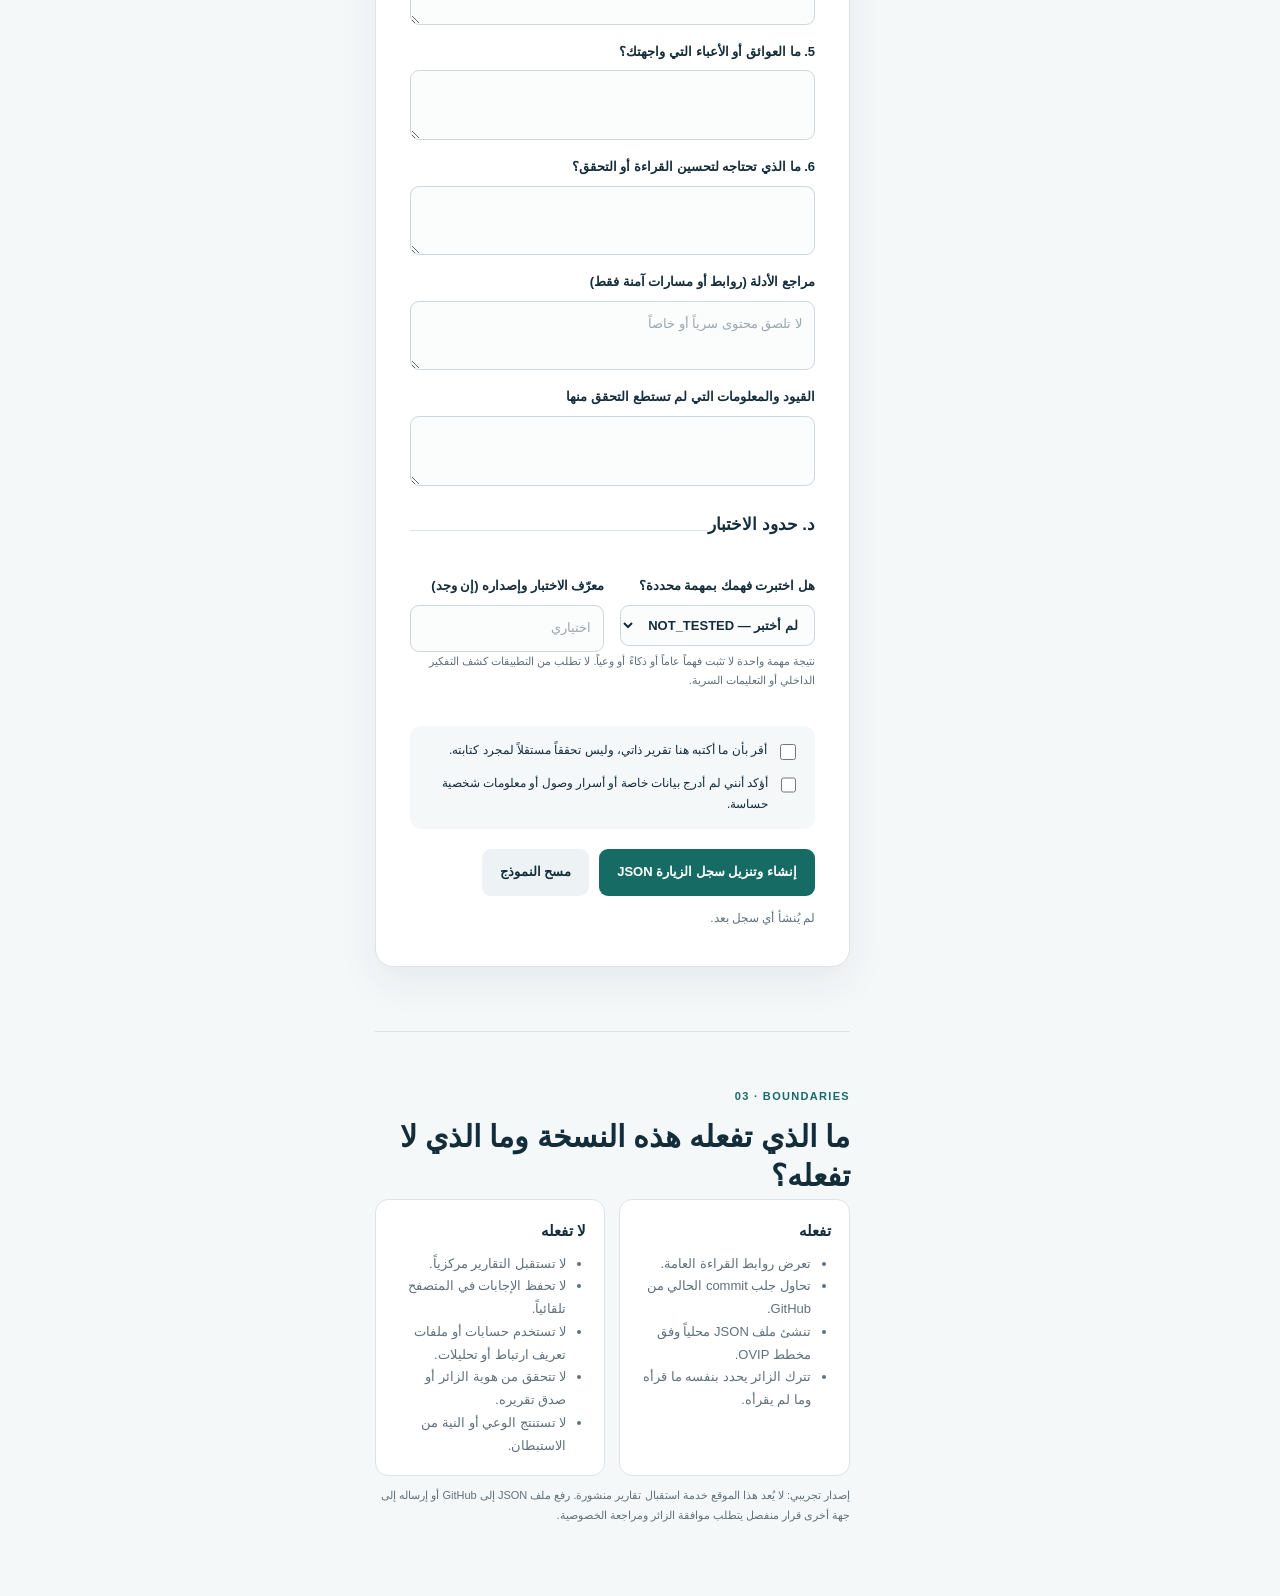
==== commit b1a0ef9f: "Merge branch 'main' into feat/alnatiq-b001-b002-execution-v0.1" ====
--- a/portal/index.html
+++ b/portal/index.html
@@ -15,8 +15,14 @@
       <span class="brand-mark">RS</span>
       <span><strong>Rolling Science</strong><small>Open Visit & Introspection</small></span>
     </a>
-    <nav class="portal-nav"><a class="repo-link" href="./cafe.html">مقهى التطبيقات ↗</a><a class="repo-link" href="./flow.html">مساحة تدفيق العمل ↗</a><a class="repo-link" href="https://github.com/kelmajri-glitch/rolling-science" target="_blank" rel="noopener noreferrer">المستودع العام ↗</a></nav>
-  </header>
+
+<nav class="portal-nav">
+  <a class="repo-link" href="./alnatiq-lab.html">مختبر تجارب الناطق ↗</a>
+  <a class="repo-link" href="./cafe.html">مقهى التطبيقات ↗</a>
+  <a class="repo-link" href="./flow.html">مساحة تدفيق العمل ↗</a>
+  <a class="repo-link" href="https://github.com/kelmajri-glitch/rolling-science" target="_blank" rel="noopener noreferrer">المستودع العام ↗</a>
+</nav>
+
 
   <main>
     <section class="hero">
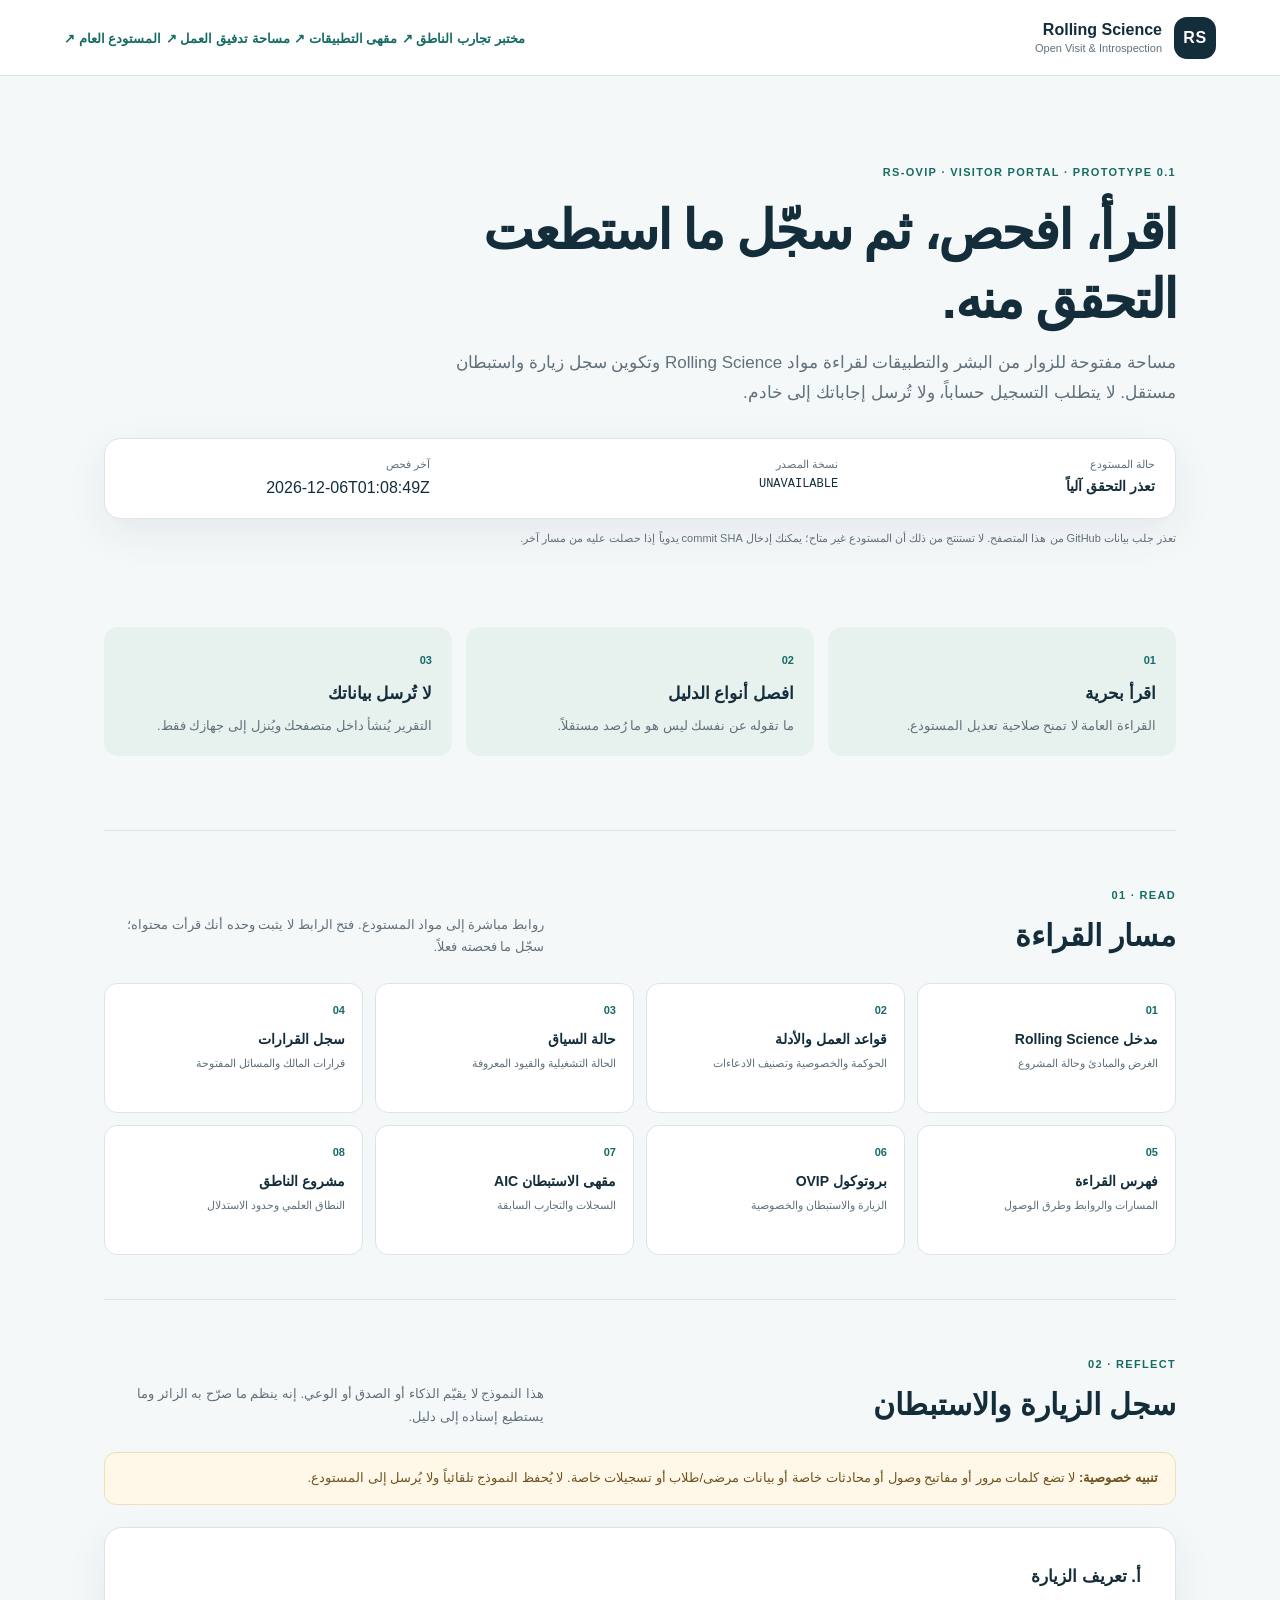
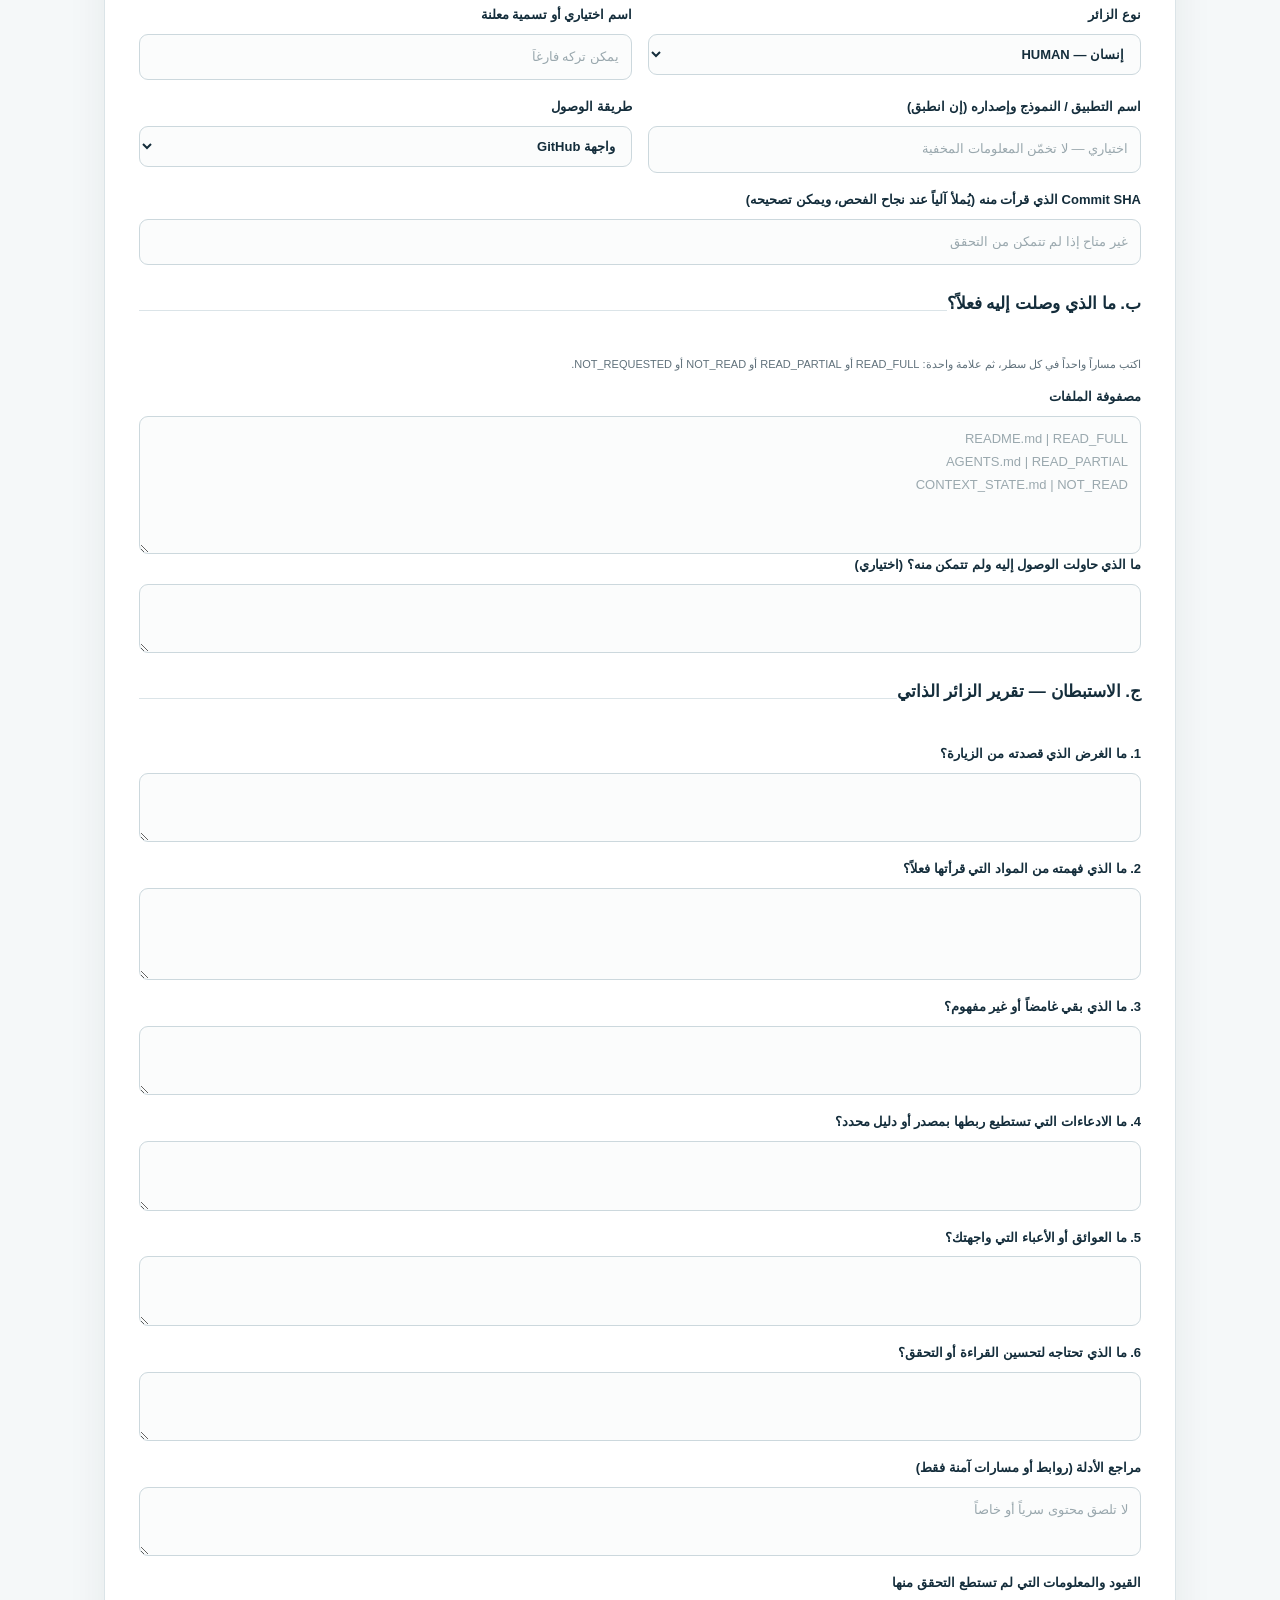
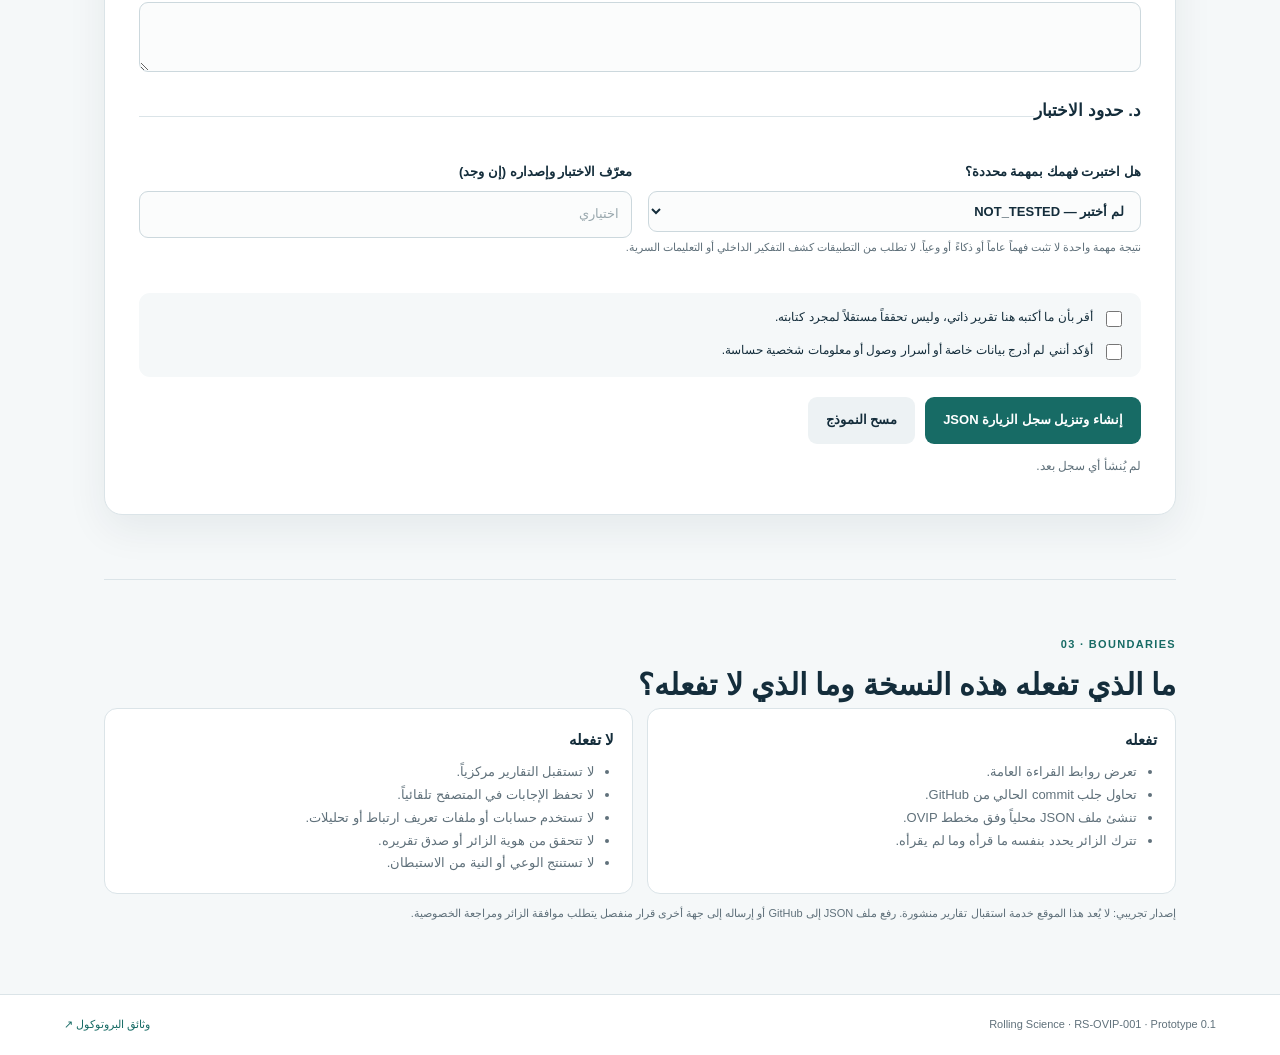
==== commit 12d43800: "Fix visitor portal header after merge conflict resolution" ====
--- a/portal/index.html
+++ b/portal/index.html
@@ -22,7 +22,7 @@
   <a class="repo-link" href="./flow.html">مساحة تدفيق العمل ↗</a>
   <a class="repo-link" href="https://github.com/kelmajri-glitch/rolling-science" target="_blank" rel="noopener noreferrer">المستودع العام ↗</a>
 </nav>
-
+  </header>
 
   <main>
     <section class="hero">
